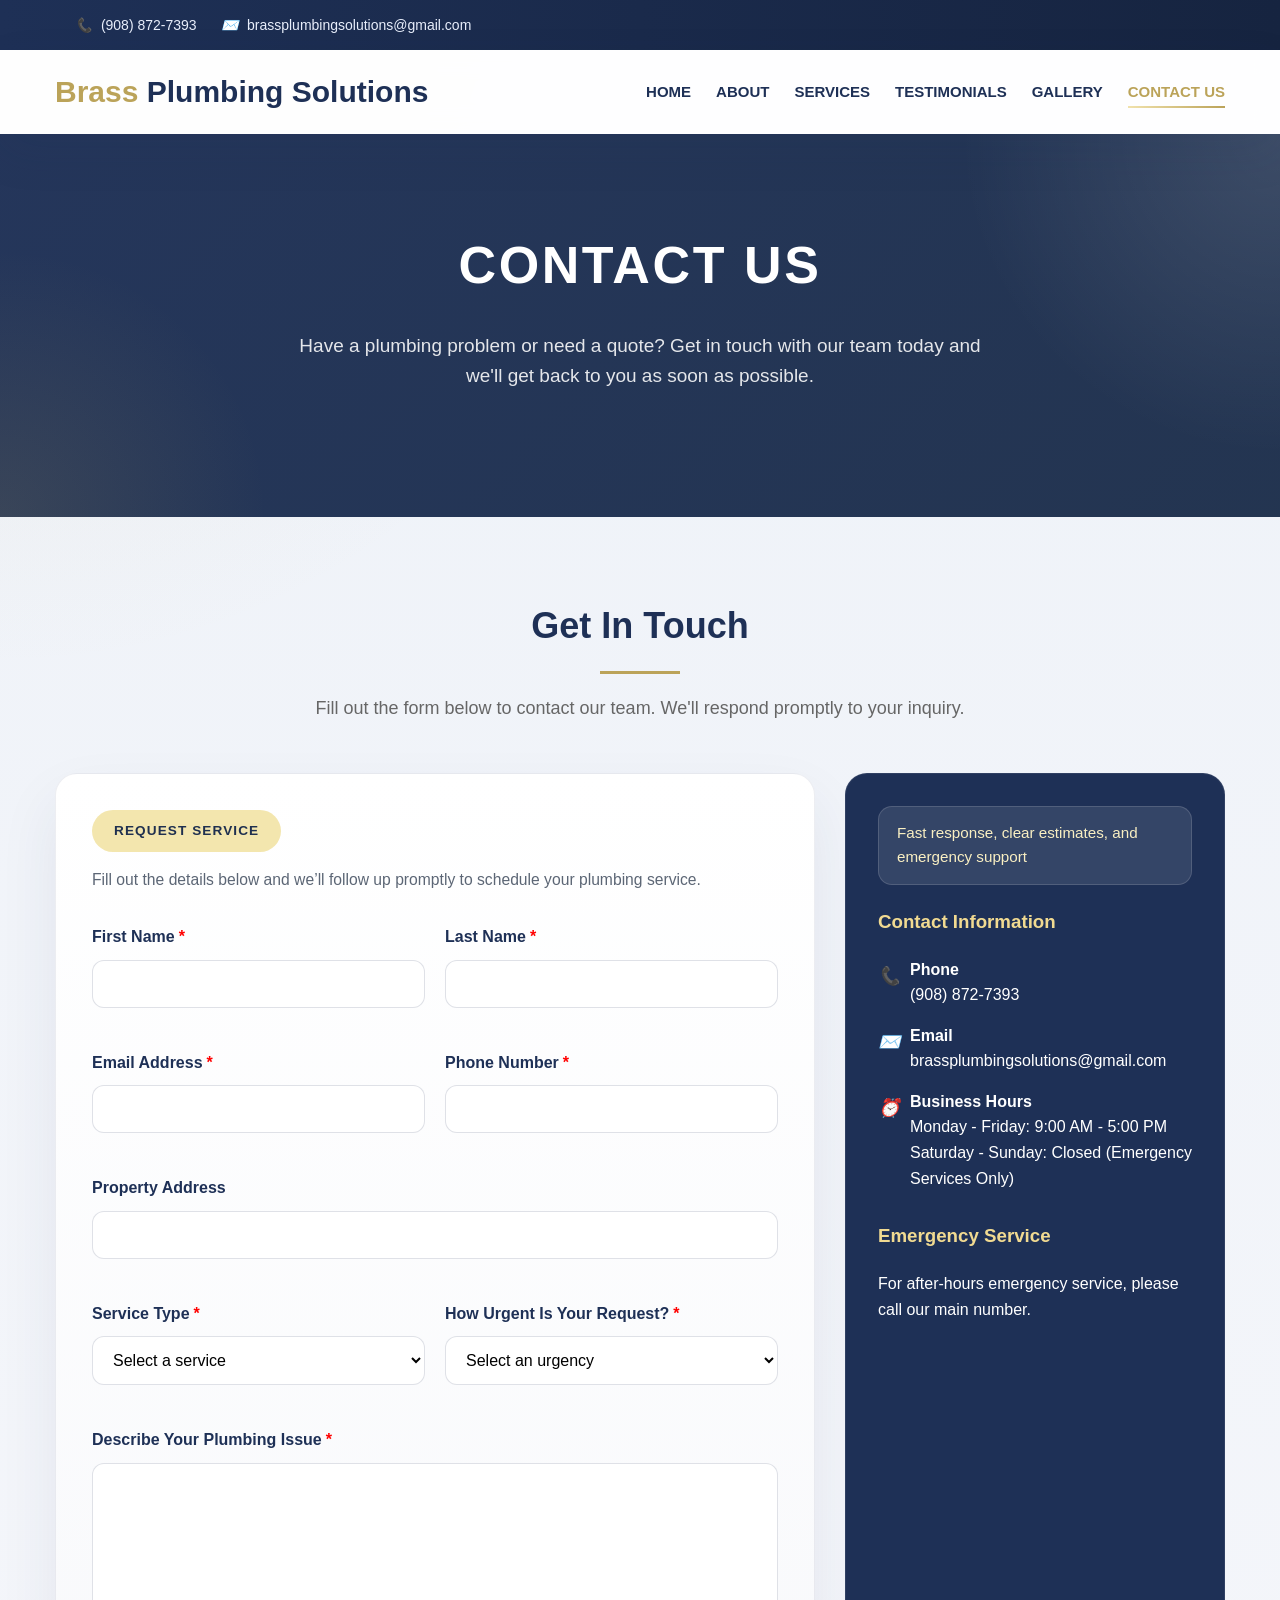
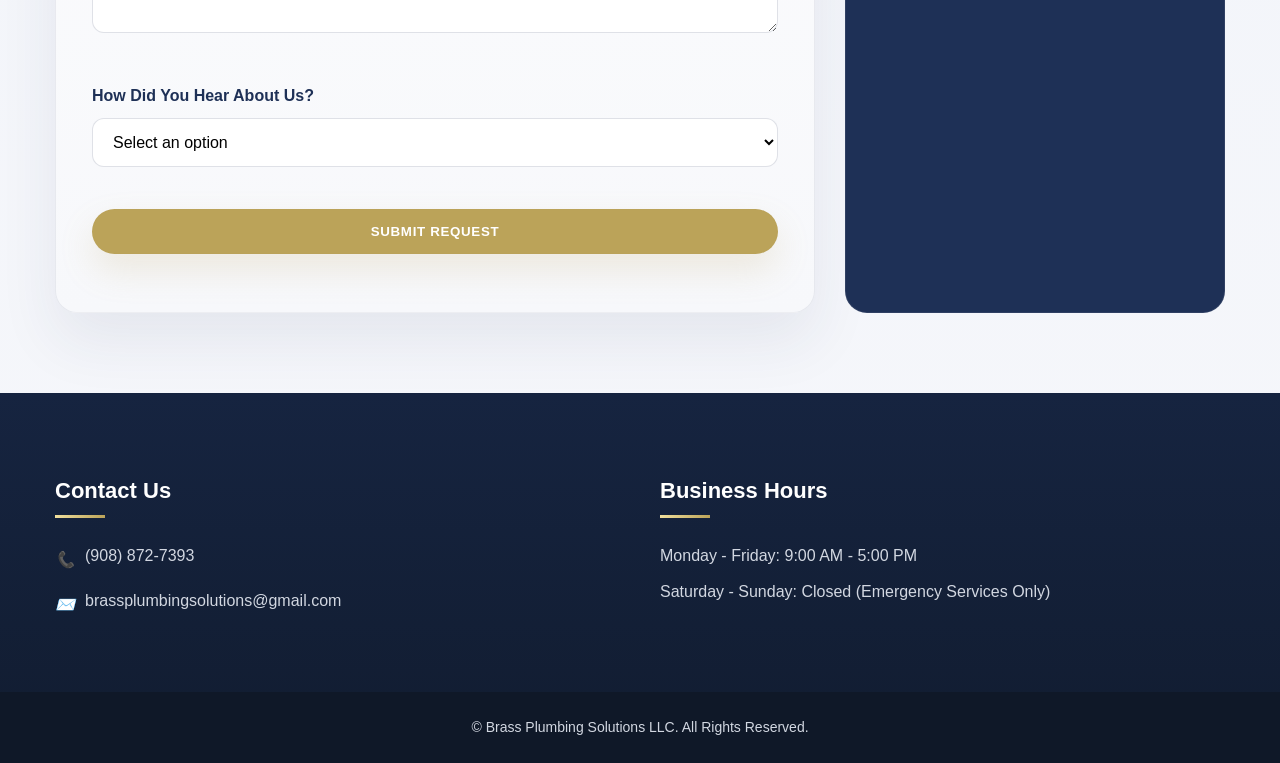
==== contact-page.html @ 3d494f02 "Add gallery page, images, and update navigation links" ====
<!DOCTYPE html>
<html lang="en">

<head>
    <meta charset="UTF-8">
    <meta name="viewport" content="width=device-width, initial-scale=1.0">
    <title>Contact Us - Brass Plumbing Solutions</title>
    <link rel="stylesheet" href="style.css">
    <!-- Add the Google reCAPTCHA v3 script -->
    <!-- <script src="https://www.google.com/recaptcha/api.js?render=6LdJ3gYrAAAAAPn8GcqiXFmns2RSMGm6QDNxLLNU"></script> -->
    <script src="https://www.google.com/recaptcha/api.js?render=6Leq2gYrAAAAAI27i6cKt72Ii8qjM97hT74nGd0d"></script>
    <style>
        /* Example to reposition or hide the reCAPTCHA badge */
        .grecaptcha-badge {
            visibility: visible; /* Hides the badge */
        }
    </style>
</head>

<body>
    <!-- Header Top -->
    <div class="header-top">
        <div class="container">
            <div class="header-top-content">
                <div class="header-contact">
                    <a name="home"></a>
                    <a href="tel:+19088727393"><i>📞</i> (908) 872-7393</a>
                    <a href="mailto:brassplumbingsolutions@gmail.com"><i>✉️</i> brassplumbingsolutions@gmail.com</a>
                </div>
                <!-- Uncomment when there is social media -->
                <!-- <div class="header-social">
                    <a href="#">FB</a>
                    <a href="#">TW</a>
                    <a href="#">IG</a>
                    <a href="#">LI</a>
                </div> -->
            </div>
        </div>
    </div>

    <!-- Main Header -->
    <header class="main-header">
        <div class="container">
            <div class="header-content">
                <div class="logo">
                    <span>Brass</span> Plumbing Solutions
                </div>
                <button class="mobile-menu-toggle" type="button" aria-label="Toggle navigation menu">
                    <span class="menu-icon">
                        <span></span>
                        <span></span>
                        <span></span>
                    </span>
                    <span class="menu-label">Navigation</span>
                </button>
                <ul class="nav-menu">
                    <li><a href="index.html">Home</a></li>
                    <li><a href="index.html#about">About</a></li>
                    <li><a href="index.html#services">Services</a></li> 
                    <li><a href="index.html#testimonials">Testimonials</a></li>
                    <li><a href="gallery-page.html">Gallery</a></li>
                    <li><a href="index.html#contact" class="active">Contact Us</a></li>
                </ul>
            </div>
        </div>
    </header>

    <!-- Page Header -->
    <section class="hero">
        <div class="container">
            <div class="hero-content">
                <h1>Contact Us</h1>
                <p>Have a plumbing problem or need a quote? Get in touch with our team today and we'll get back to you
                    as soon as possible.</p>
            </div>
        </div>
    </section>

    <!-- Contact Section -->
    <section class="section-padding">
        <div class="container">
            <div class="section-title">
                <h2>Get In Touch</h2>
                <p>Fill out the form below to contact our team. We'll respond promptly to your inquiry.</p>
            </div>

            <div class="contact-wrapper">
                <div class="contact-form">
                    <div class="form-card-header">
                        <span>Request Service</span>
                        <p>Fill out the details below and we’ll follow up promptly to schedule your plumbing service.</p>
                    </div>
                    <div id="formStatus" class="form-status"></div>
                    <form id="contactForm">
                        <div class="form-grid">
                            <div class="form-group">
                                <label for="firstName" class="required-field">First Name</label>
                                <input type="text" id="firstName" name="firstName" required>
                            </div>
                            <div class="form-group">
                                <label for="lastName" class="required-field">Last Name</label>
                                <input type="text" id="lastName" name="lastName" required>
                            </div>
                            <div class="form-group">
                                <label for="email" class="required-field">Email Address</label>
                                <input type="email" id="email" name="email" required>
                            </div>
                            <div class="form-group">
                                <label for="phone" class="required-field">Phone Number</label>
                                <input type="tel" id="phone" name="phone" required>
                            </div>
                            <div class="form-group form-full">
                                <label for="address">Property Address</label>
                                <input type="text" id="address" name="address">
                            </div>
                            <div class="form-group">
                                <label for="serviceType" class="required-field">Service Type</label>
                                <select id="serviceType" name="serviceType" required>
                                    <option value="" disabled selected>Select a service</option>
                                    <option value="residential">Residential Plumbing</option>
                                    <option value="commercial">Commercial Plumbing</option>
                                    <option value="emergency">Emergency Services</option>
                                    <option value="repairs">Repairs & Maintenance</option>
                                    <option value="installations">Installations & Remodels</option>
                                    <option value="drain">Drain & Sewer Services</option>
                                    <option value="other">Other</option>
                                </select>
                            </div>
                            <div class="form-group">
                                <label for="urgency" class="required-field">How Urgent Is Your Request?</label>
                                <select id="urgency" name="urgency" required>
                                    <option value="" disabled selected>Select an urgency</option>
                                    <option value="emergency">Emergency - Need help now</option>
                                    <option value="soon">Need service within 24-48 hours</option>
                                    <option value="scheduled">Planning ahead - Need in the next week</option>
                                    <option value="quote">Just requesting a quote</option>
                                </select>
                            </div>
                            <div class="form-group form-full">
                                <label for="message" class="required-field">Describe Your Plumbing Issue</label>
                                <textarea id="message" name="message" required></textarea>
                            </div>
                            <div class="form-group form-full">
                                <label for="howHeard">How Did You Hear About Us?</label>
                                <select id="howHeard" name="howHeard">
                                    <option value="" selected>Select an option</option>
                                    <option value="google">Google Search</option>
                                    <option value="referral">Referral from Friend/Family</option>
                                    <option value="social">Social Media</option>
                                    <option value="returning">I'm a Returning Customer</option>
                                    <option value="other">Other</option>
                                </select>
                            </div>
                            <div class="form-group form-full">
                                <button type="submit" id="submitButton" class="btn" style="width: 100%;">
                                    <span id="spinner" class="spinner"></span>
                                    Submit Request
                                </button>
                            </div>
                        </div>
                    </form>
                </div>

                <div class="contact-info">
                    <div class="contact-info-badge">Fast response, clear estimates, and emergency support</div>
                    <h3>Contact Information</h3>
                    <div class="contact-info-item">
                        <i>📞</i>
                        <div>
                            <p><strong>Phone</strong></p>
                            <p>(908) 872-7393</p>
                        </div>
                    </div>
                    <div class="contact-info-item">
                        <i>✉️</i>
                        <div>
                            <p><strong>Email</strong></p>
                            <p>brassplumbingsolutions@gmail.com</p>
                        </div>
                    </div>
                    <div class="contact-info-item">
                        <i>⏰</i>
                        <div>
                            <p><strong>Business Hours</strong></p>
                            <p>Monday - Friday: 9:00 AM - 5:00 PM</p>
                            <p>Saturday - Sunday: Closed (Emergency Services Only)</p>
                        </div>
                    </div>
                    <div style="margin-top: 30px;">
                        <h3>Emergency Service</h3>
                        <p>For after-hours emergency service, please call our main number.</p>
                    </div>
                </div>
            </div>
        </div>
    </section>

    <!-- Footer -->
    <footer class="footer">
        <div class="container">
            <div class="footer-top">
                <div class="footer-widget">
                    <h3>Contact Us</h3>
                    <div class="footer-contact-info">
                        <div>
                            <i>📞</i>
                            <p>(908) 872-7393</p>
                        </div>
                        <div>
                            <i>✉️</i>
                            <p>brassplumbingsolutions@gmail.com</p>
                        </div>
                    </div>
                </div>
                <div class="footer-widget">
                    <h3>Business Hours</h3>
                    <ul class="footer-links">
                        <li>Monday - Friday: 9:00 AM - 5:00 PM</li>
                        <li>Saturday - Sunday: Closed (Emergency Services Only)</li>
                    </ul>
                </div>
            </div>
        </div>
        <div class="footer-bottom">
            <div class="container">
                <p>&copy; Brass Plumbing Solutions LLC. All Rights Reserved.</p>
            </div>
        </div>
    </footer>

    <script>
        document.addEventListener('DOMContentLoaded', function () {
            const form = document.getElementById('contactForm');
            const submitButton = document.getElementById('submitButton');
            const spinner = document.getElementById('spinner');
            const formStatus = document.getElementById('formStatus');

            // const eUrl = 'aHR0cHM6Ly9hY254Nzdvc25oY3dhN2V3M3FvaGdzNXYyZTBsbXpudy5sYW1iZGEtdXJsLnVzLWVhc3QtMS5vbi5hd3Mv';
            const eUrl = 'aHR0cHM6Ly9va2ZhamJ1bzdsbHIydG9lamdsZXEzN2pyNDB1YWZpcC5sYW1iZGEtdXJsLnVzLWVhc3QtMS5vbi5hd3Mv';
            const lUrl = atob(eUrl);

            form.addEventListener('submit', function (event) {
                event.preventDefault();

                // Show spinner and disable submit button
                spinner.style.display = 'inline-block';
                submitButton.disabled = true;
                formStatus.className = 'form-status';

                // Execute reCAPTCHA
                grecaptcha.ready(function () {
                    grecaptcha.execute('6Leq2gYrAAAAAI27i6cKt72Ii8qjM97hT74nGd0d', { action: 'submit' }).then(function (token) {
                        // Collect form data
                        const formData = {
                            firstName: document.getElementById('firstName').value,
                            lastName: document.getElementById('lastName').value,
                            email: document.getElementById('email').value,
                            phone: document.getElementById('phone').value,
                            address: document.getElementById('address').value,
                            serviceType: document.getElementById('serviceType').value,
                            urgency: document.getElementById('urgency').value,
                            message: document.getElementById('message').value,
                            howHeard: document.getElementById('howHeard').value,
                            recaptchaToken: token // Add the reCAPTCHA token
                        };

                        // Send data to Lambda function
                        fetch(lUrl, {
                            method: 'POST',
                            headers: {
                                'Content-Type': 'application/json'
                            },
                            body: JSON.stringify(formData)
                        })
                            .then(response => {
                                if (!response.ok) {
                                    throw new Error('Network response was not ok');
                                }
                                return response.json();
                            })
                            // Handle the response data from the Lambda function
                            .then(data => {
                                // Show success message
                                formStatus.textContent = 'Thank you! Your request has been submitted successfully. We will contact you shortly.';
                                formStatus.className = 'form-status success';
                                form.reset();
                            })
                            .catch(error => {
                                // Show error message
                                formStatus.textContent = 'Sorry, there was a problem submitting your request. Please try again or call us directly.';
                                formStatus.className = 'form-status error';
                                console.error('Error:', error);
                            })
                            .finally(() => {
                                // Hide spinner and re-enable submit button
                                spinner.style.display = 'none';
                                submitButton.disabled = false;
                                // Ensure the status message is visible
                                formStatus.style.display = 'block';
                            });
                    });
                });
            });
            const menuToggle = document.querySelector('.mobile-menu-toggle');
            const headerContent = document.querySelector('.header-content');
            const navLinks = document.querySelectorAll('.nav-menu a');

            const header = document.querySelector('.main-header');
            if (menuToggle && header) {
                menuToggle.addEventListener('click', function () {
                    header.classList.toggle('nav-open');
                });
            }

            navLinks.forEach(function (link) {
                link.addEventListener('click', function () {
                    const wasActive = link.classList.contains('active');
                    navLinks.forEach(function (otherLink) {
                        otherLink.classList.remove('active');
                    });
                    link.classList.add('active');

                    if (!wasActive) {
                        header.classList.remove('nav-open');
                    }
                });
            });
        });
    </script>
</body>

</html>
---- style.css ----
* {
    margin: 0;
    padding: 0;
    box-sizing: border-box;
}

body {
    font-family: 'Roboto', Arial, sans-serif;
    line-height: 1.6;
    color: #222;
    background: radial-gradient(circle at top left, rgba(187, 163, 89, 0.10), transparent 25%), linear-gradient(180deg, #eef2f8 0%, #f6f7fb 100%);
    min-height: 100vh;
}

@media (min-width: 769px) {
    html {
        scroll-padding-top: 110px;
    }
}

a {
    text-decoration: none;
    color: inherit;
}

img {
    max-width: 100%;
    display: block;
}

.container {
    max-width: 1200px;
    margin: 0 auto;
    padding: 0 15px;
}

.btn {
    display: inline-block;
    padding: 14px 32px;
    background-color: #bba359;
    color: white;
    border: 1px solid rgba(187, 163, 89, 0.95);
    border-radius: 999px;
    font-weight: 700;
    text-transform: uppercase;
    letter-spacing: 0.05em;
    box-shadow: 0 16px 35px rgba(187, 163, 89, 0.18);
    transition: transform 0.25s ease, background-color 0.25s ease, box-shadow 0.25s ease;
    cursor: pointer;
}

.btn:hover {
    background-color: #a88f4a;
    transform: translateY(-2px);
    box-shadow: 0 22px 40px rgba(168, 143, 74, 0.22);
}

.section-padding {
    padding: 80px 0;
}

.section-title {
    text-align: center;
    margin-bottom: 50px;
}

.section-title h2 {
    font-size: 36px;
    color: #1e3056;
    position: relative;
    padding-bottom: 20px;
    margin-bottom: 20px;
}

.section-title h2:after {
    content: '';
    position: absolute;
    bottom: 0;
    left: 50%;
    transform: translateX(-50%);
    width: 80px;
    height: 3px;
    background-color: #bba359;
}

.section-title p {
    color: #666;
    font-size: 18px;
    max-width: 700px;
    margin: 0 auto;
}

/* Header Styles */
.header-top {
    background: linear-gradient(90deg, #1e3056, #162440);
    padding: 12px 0;
    color: #f4f6ff;
}

.header-top-content {
    display: flex;
    justify-content: space-between;
    align-items: center;
}

.header-contact a {
    margin-right: 20px;
    font-size: 14px;
    color: #e8eefb;
}

.header-contact a:hover {
    color: #f3df99;
}

.header-contact i {
    margin-right: 5px;
    color: #bba359;
}

.header-social a {
    margin-left: 15px;
    font-size: 14px;
}

.main-header {
    position: sticky;
    top: 0;
    z-index: 999;
    padding: 18px 0;
    background-color: rgba(255, 255, 255, 0.92);
    backdrop-filter: blur(12px);
    box-shadow: 0 18px 45px rgba(30, 48, 86, 0.10);
}

.header-content {
    display: flex;
    justify-content: space-between;
    align-items: center;
}

.logo {
    font-size: 30px;
    font-weight: 700;
    color: #1e3056;
}

.logo span {
    color: #bba359;
}

.nav-menu {
    display: flex;
    list-style: none;
}

.mobile-menu-toggle {
    display: none;
    border: none;
    background: transparent;
    padding: 0;
}

.nav-menu li {
    margin-left: 25px;
}

.nav-menu a {
    font-weight: 600;
    color: #1e3056;
    text-transform: uppercase;
    font-size: 15px;
    position: relative;
    transition: color 0.25s ease;
}

.nav-menu a:hover {
    color: #bba359;
}

.nav-menu a.active {
    color: #bba359;
}

.nav-menu a.active:after {
    content: '';
    position: absolute;
    width: 100%;
    height: 2px;
    background: linear-gradient(90deg, #f1e2ac, #bba359);
    bottom: -8px;
    left: 0;
}



/* Hero Section */
.hero {
    position: relative;
    background: linear-gradient(135deg, rgba(30, 48, 86, 0.97), rgba(27, 45, 74, 0.96));
    color: white;
    padding: 90px 0;
    text-align: center;
    overflow: hidden;
}

.hero:before {
    content: '';
    position: absolute;
    inset: 0;
    background: radial-gradient(circle at top right, rgba(255, 255, 255, 0.12), transparent 24%), radial-gradient(circle at bottom left, rgba(187, 163, 89, 0.14), transparent 20%);
    pointer-events: none;
}

.hero-content {
    position: relative;
    z-index: 1;
}

.hero-badge {
    display: inline-block;
    margin-bottom: 18px;
    padding: 8px 18px;
    border-radius: 999px;
    background: rgba(255, 255, 255, 0.14);
    color: #f9efc2;
    font-size: 0.85rem;
    font-weight: 700;
    letter-spacing: 0.08em;
    text-transform: uppercase;
    border: 1px solid rgba(255, 255, 255, 0.20);
}

.hero-content h1 {
    font-size: 52px;
    margin-bottom: 24px;
    text-transform: uppercase;
    letter-spacing: 0.05em;
}

.hero-content p {
    font-size: 19px;
    margin-bottom: 35px;
    max-width: 720px;
    margin-left: auto;
    margin-right: auto;
    color: rgba(255, 255, 255, 0.88);
}

.hero-btns .btn,
.hero-btns .btn-secondary {
    background-color: transparent;
    border: 2px solid #f3df99;
    color: #f3df99;
    box-shadow: none;
}

.hero-btns .btn:hover,
.hero-btns .btn-secondary:hover {
    background-color: #f3df99;
    color: #1e3056;
    box-shadow: none;
}

.hero-btns .btn-tertiary {
    background-color: transparent;
    border-color: #f3df99;
    color: #f3df99;
}

.hero-btns .btn-tertiary:hover {
    background-color: #f3df99;
    color: #1e3056;
}

.hero-btns {
    display: flex;
    flex-wrap: wrap;
    justify-content: center;
    gap: 14px;
    margin-top: 30px;
}

/* Services Section */
.services {
    background-color: #f9f9f9;
}

.services-grid {
    display: grid;
    grid-template-columns: repeat(auto-fit, minmax(300px, 1fr));
    gap: 30px;
}

.service-box {
    background: linear-gradient(180deg, #ffffff 0%, #f8f8f9 100%);
    padding: 34px;
    border-radius: 18px;
    box-shadow: 0 20px 50px rgba(34, 56, 88, 0.08);
    border: 1px solid rgba(30, 48, 86, 0.08);
    transition: transform 0.3s ease, box-shadow 0.3s ease;
    text-align: center;
}

.service-box:hover {
    transform: translateY(-8px);
    box-shadow: 0 28px 65px rgba(34, 56, 88, 0.14);
}

.service-icon {
    margin-bottom: 22px;
    color: #bba359;
    font-size: 56px;
}

.service-box h3 {
    margin-bottom: 16px;
    color: #1e3056;
}

.service-box p {
    color: #5f697f;
    margin-bottom: 15px;
    line-height: 1.7;
}

/* About Section */
.about-content {
    display: grid;
    grid-template-columns: 1fr 1fr;
    gap: 50px;
    align-items: center;
}

.about-text h2 {
    color: #1e3056;
    font-size: 38px;
    margin-bottom: 22px;
}

.about-text p {
    margin-bottom: 18px;
    color: #575f71;
    line-height: 1.8;
}

.about-features {
    margin: 25px 0;
}

.feature-item {
    display: flex;
    align-items: center;
    margin-bottom: 15px;
}

.feature-icon {
    width: 40px;
    height: 40px;
    background-color: #bba359;
    color: white;
    border-radius: 50%;
    display: flex;
    align-items: center;
    justify-content: center;
    margin-right: 15px;
    flex-shrink: 0;
}

/* Why Choose Us */
.why-us {
    background: linear-gradient(180deg, #1e3056 0%, #162440 100%);
    color: white;
}

.why-us .section-title h2 {
    color: white;
}

.why-us .section-title p {
    color: #d4d9e3;
}

.why-us-grid {
    display: grid;
    grid-template-columns: repeat(auto-fit, minmax(250px, 1fr));
    gap: 30px;
}

.why-us-box {
    text-align: center;
    padding: 32px 24px;
    border-radius: 18px;
    background-color: rgba(255, 255, 255, 0.08);
    border: 1px solid rgba(255, 255, 255, 0.08);
    transition: transform 0.3s ease, background-color 0.3s ease;
}

.why-us-box:hover {
    transform: translateY(-6px);
    background-color: rgba(255, 255, 255, 0.12);
}

.why-us-icon {
    font-size: 42px;
    color: #f1da91;
    margin-bottom: 22px;
}

.why-us-box h3 {
    margin-bottom: 14px;
}

.why-us-box p {
    color: #d7dce5;
    line-height: 1.8;
}

/* Gallery */
.gallery {
    background-color: #f3f5f9;
}

.gallery-grid {
    display: grid;
    grid-template-columns: repeat(auto-fit, minmax(240px, 1fr));
    gap: 24px;
}

.gallery-card {
    background: linear-gradient(180deg, #ffffff 0%, #fbfbfc 100%);
    border-radius: 18px;
    overflow: hidden;
    box-shadow: 0 20px 50px rgba(34, 56, 88, 0.08);
    border: 1px solid rgba(30, 48, 86, 0.08);
    transition: transform 0.3s ease, box-shadow 0.3s ease;
}

.gallery-card:hover {
    transform: translateY(-6px);
    box-shadow: 0 28px 65px rgba(34, 56, 88, 0.14);
}

.gallery-card img {
    width: 100%;
    height: 250px;
    object-fit: cover;
    display: block;
}

/* Testimonials */
.testimonials {
    background-color: #f3f5f9;
}

.testimonial-grid {
    display: grid;
    grid-template-columns: repeat(auto-fit, minmax(300px, 1fr));
    gap: 30px;
}

.testimonial-box {
    background: linear-gradient(180deg, #ffffff 0%, #fbfbfc 100%);
    padding: 32px;
    border-radius: 18px;
    box-shadow: 0 25px 60px rgba(34, 56, 88, 0.06);
    border: 1px solid rgba(30, 48, 86, 0.08);
}

.testimonial-text {
    margin-bottom: 24px;
    color: #5a6170;
    font-style: italic;
    line-height: 1.8;
}

.testimonial-client {
    display: flex;
    align-items: center;
}

.client-img {
    width: 60px;
    height: 60px;
    border-radius: 50%;
    overflow: hidden;
    margin-right: 15px;
    border: 2px solid rgba(187, 163, 89, 0.16);
}

.client-info h4 {
    color: #1e3056;
}

.client-info p {
    color: #bba359;
    font-size: 14px;
}

/* Call to Action */
.cta {
    background: linear-gradient(rgba(30, 48, 86, 0.9), rgba(30, 48, 86, 0.9)), url('/api/placeholder/1200/400') no-repeat;
    background-size: cover;
    background-position: center;
    padding: 80px 0;
    text-align: center;
    color: white;
}

.cta h2 {
    font-size: 36px;
    margin-bottom: 20px;
}

.cta p {
    max-width: 700px;
    margin: 0 auto 30px;
    color: #ccc;
}

/* Footer */
.footer {
    background: linear-gradient(180deg, #162440 0%, #111c30 100%);
    color: #d2d7e1;
    padding-top: 80px;
}

.footer-top {
    display: grid;
    grid-template-columns: repeat(auto-fit, minmax(250px, 1fr));
    gap: 40px;
    margin-bottom: 60px;
}

.footer-widget h3 {
    color: white;
    margin-bottom: 25px;
    font-size: 22px;
    position: relative;
    padding-bottom: 10px;
}

.footer-widget h3:after {
    content: '';
    position: absolute;
    left: 0;
    bottom: 0;
    width: 50px;
    height: 3px;
    background: linear-gradient(90deg, #f0df9d, #bba359);
}

.footer-contact-info div {
    display: flex;
    margin-bottom: 15px;
}

.footer-contact-info i {
    color: #bba359;
    margin-right: 10px;
    margin-top: 4px;
}

.footer-links {
    list-style: none;
}

.footer-links li {
    margin-bottom: 10px;
}

.footer-links a {
    position: relative;
    padding-left: 20px;
    transition: color 0.25s ease;
}

.footer-links a:hover {
    color: #bba359;
}

.footer-links a:before {
    content: "→";
    position: absolute;
    left: 0;
    color: #bba359;
}

.footer-bottom {
    background-color: #0f1828;
    padding: 24px 0;
    text-align: center;
    font-size: 14px;
}

/* Under Construction Bar */
.bar {
    background-color: #FF0000;
    width: 100%;
    height: 50px;
    display: flex;
    justify-content: center;
    align-items: center;
    color: white;
    padding-top: 10px;
}

/* Contact Form Styling*/
.contact-form {
    background: linear-gradient(180deg, #ffffff 0%, #f7f8fb 100%);
    padding: 36px;
    border-radius: 22px;
    box-shadow: 0 28px 60px rgba(34, 56, 88, 0.08);
    border: 1px solid rgba(30, 48, 86, 0.08);
}

.form-card-header {
    margin-bottom: 30px;
}

.form-card-header span {
    display: inline-block;
    margin-bottom: 14px;
    padding: 10px 22px;
    border-radius: 999px;
    background-color: #f3e6ae;
    color: #1f304f;
    font-weight: 700;
    letter-spacing: 0.08em;
    text-transform: uppercase;
    font-size: 0.85rem;
}

.form-card-header p {
    margin: 0;
    color: #5c6675;
    line-height: 1.8;
    font-size: 0.98rem;
}

.form-group {
    margin-bottom: 22px;
}

.form-group label {
    display: block;
    margin-bottom: 10px;
    font-weight: 700;
    color: #1e3056;
}

.form-group input,
.form-group textarea,
.form-group select {
    width: 100%;
    padding: 14px 16px;
    border: 1px solid rgba(30, 48, 86, 0.14);
    border-radius: 12px;
    font-family: inherit;
    font-size: 16px;
    background-color: #fff;
    transition: border-color 0.25s ease, box-shadow 0.25s ease;
}

.form-group input:focus,
.form-group textarea:focus,
.form-group select:focus {
    outline: none;
    border-color: #bba359;
    box-shadow: 0 0 0 4px rgba(187, 163, 89, 0.12);
}

.form-group textarea {
    min-height: 170px;
    resize: vertical;
}

.form-grid {
    display: grid;
    grid-template-columns: 1fr 1fr;
    gap: 20px;
}

.form-full {
    grid-column: span 2;
}

/* Form Status Messages */
.form-status {
    display: none;
    padding: 10px;
    margin-top: 10px;
    border-radius: 5px;
    text-align: center;
    font-weight: bold;
    font-size: 16px;
}

.form-status.success {
    display: block;
    background-color: #d4edda;
    color: #155724;
    border: 1px solid #c3e6cb;
}

.form-status.error {
    display: block;
    background-color: #f8d7da;
    color: #721c24;
    border: 1px solid #f5c6cb;
}

.contact-info {
    background-color: #1e3056;
    color: white;
    padding: 32px;
    border-radius: 22px;
    border: 1px solid rgba(255, 255, 255, 0.08);
}

.contact-info-badge {
    display: block;
    margin-bottom: 22px;
    padding: 14px 18px;
    border-radius: 14px;
    background: rgba(255, 255, 255, 0.10);
    border: 1px solid rgba(255, 255, 255, 0.14);
    color: #f9efc2;
    font-size: 0.95rem;
    line-height: 1.6;
}

.contact-info h3 {
    color: #f1da91;
    margin-bottom: 20px;
}

.contact-info-item {
    display: flex;
    margin-bottom: 15px;
    align-items: flex-start;
}

.contact-info-item i {
    color: #bba359;
    margin-right: 10px;
    margin-top: 5px;
    font-size: 18px;
}

.contact-wrapper {
    display: grid;
    grid-template-columns: 2fr 1fr;
    gap: 30px;
}

.required-field::after {
    content: "*";
    color: red;
    margin-left: 4px;
}


@media (max-width: 768px) {
    .btn {
        display: block;
        width: 100%;
        text-align: center;
        padding: 15px;
        font-size: 18px;
    }

    .hero {
        padding: 60px 0;
    }

    .hero-content h1 {
        font-size: 34px;
        line-height: 1.1;
    }

    .hero-content p {
        font-size: 16px;
        max-width: 100%;
    }

    .hero-btns {
        display: flex;
        flex-direction: column;
        gap: 14px;
        align-items: center;
    }

    .hero-btns .btn {
        width: 100%;
        max-width: 320px;
    }

    .header-top-content {
        flex-direction: column;
        text-align: center;
        gap: 8px;
        padding: 0 8px;
    }

    .header-top-content .header-contact a {
        display: inline-block;
        margin: 6px 0;
    }

    .main-header {
        position: static;
        background-color: rgba(255, 255, 255, 0.98);
        box-shadow: 0 8px 24px rgba(30, 48, 86, 0.07);
    }

    .header-content {
        flex-direction: column;
        align-items: center;
        gap: 20px;
    }

    .logo {
        margin-bottom: 0;
    }

    .mobile-menu-toggle {
        display: inline-flex;
        align-items: center;
        justify-content: center;
        gap: 10px;
        min-width: 140px;
        height: 48px;
        padding: 0 14px;
        border: 1px solid rgba(30, 48, 86, 0.14);
        border-radius: 16px;
        background: rgba(255, 255, 255, 0.96);
        box-shadow: 0 12px 28px rgba(30, 48, 86, 0.08);
        cursor: pointer;
        transition: background 0.25s ease, transform 0.25s ease, box-shadow 0.25s ease;
    }

    .nav-menu {
        flex-direction: column;
        text-align: center;
        width: 100%;
        padding: 0;
    }

    .mobile-menu-toggle:hover {
        background: rgba(255, 255, 255, 1);
        transform: translateY(-1px);
        box-shadow: 0 14px 32px rgba(30, 48, 86, 0.12);
    }

    .mobile-menu-toggle .menu-icon {
        display: flex;
        flex-direction: column;
        justify-content: center;
        align-items: center;
        gap: 4px;
    }

    .mobile-menu-toggle .menu-icon span {
        display: block;
        width: 24px;
        height: 3px;
        background: #1e3056;
        border-radius: 999px;
        transition: transform 0.25s ease, opacity 0.25s ease;
    }

    .menu-label {
        font-size: 0.95rem;
        font-weight: 700;
        color: #1e3056;
        white-space: nowrap;
    }

    .main-header.nav-open .mobile-menu-toggle span:nth-child(1) {
        transform: translateY(6px) rotate(45deg);
    }

    .main-header.nav-open .mobile-menu-toggle span:nth-child(2) {
        opacity: 0;
    }

    .main-header.nav-open .mobile-menu-toggle span:nth-child(3) {
        transform: translateY(-6px) rotate(-45deg);
    }

    .main-header {
        position: relative;
    }

    .nav-menu {
        display: none;
        position: absolute;
        top: 100%;
        left: 0;
        right: 0;
        background: rgba(255, 255, 255, 0.98);
        padding: 18px 20px 20px;
        gap: 12px;
        flex-direction: column;
        border-radius: 0 0 20px 20px;
        box-shadow: 0 24px 50px rgba(30, 48, 86, 0.12);
        z-index: 999;
    }

    .main-header.nav-open .nav-menu {
        display: flex;
    }

    .nav-menu li {
        margin: 8px 0;
    }

    .nav-menu a {
        display: block;
        padding: 12px 0;
    }

    .about-content {
        grid-template-columns: 1fr;
    }

    .about-image {
        grid-row: 1;
        margin-bottom: 30px;
    }

    .services-grid,
    .testimonial-grid {
        grid-template-columns: 1fr;
    }

    .service-box,
    .testimonial-box {
        width: 100%;
        max-width: 100%;
        padding: 28px 22px;
    }

    .contact-wrapper {
        display: block;
    }

    .contact-form,
    .contact-info {
        width: 100%;
        margin-bottom: 20px;
    }

    .form-grid {
        display: block;
    }

    .form-group {
        width: 100%;
        margin-bottom: 18px;
    }

    .form-group input,
    .form-group textarea,
    .form-group select {
        width: 100%;
    }

    .contact-info-item {
        flex-direction: column;
        align-items: flex-start;
    }

    .contact-info-item div {
        margin-top: 10px;
    }

    .footer-top {
        grid-template-columns: 1fr;
        gap: 30px;
    }

    .footer-widget {
        text-align: center;
        padding: 0 12px;
    }

    .footer-contact-info {
        flex-direction: column;
        align-items: center;
    }

    .footer-contact-info div {
        width: 100%;
        max-width: 360px;
        justify-content: center;
        margin: 0 auto 16px;
    }

    .footer-contact-info p,
    .footer-links li {
        word-break: break-word;
        white-space: normal;
    }

    .footer-links {
        padding: 0;
        margin: 0 auto;
        max-width: 360px;
    }

    .footer-links li {
        margin-bottom: 14px;
    }
}
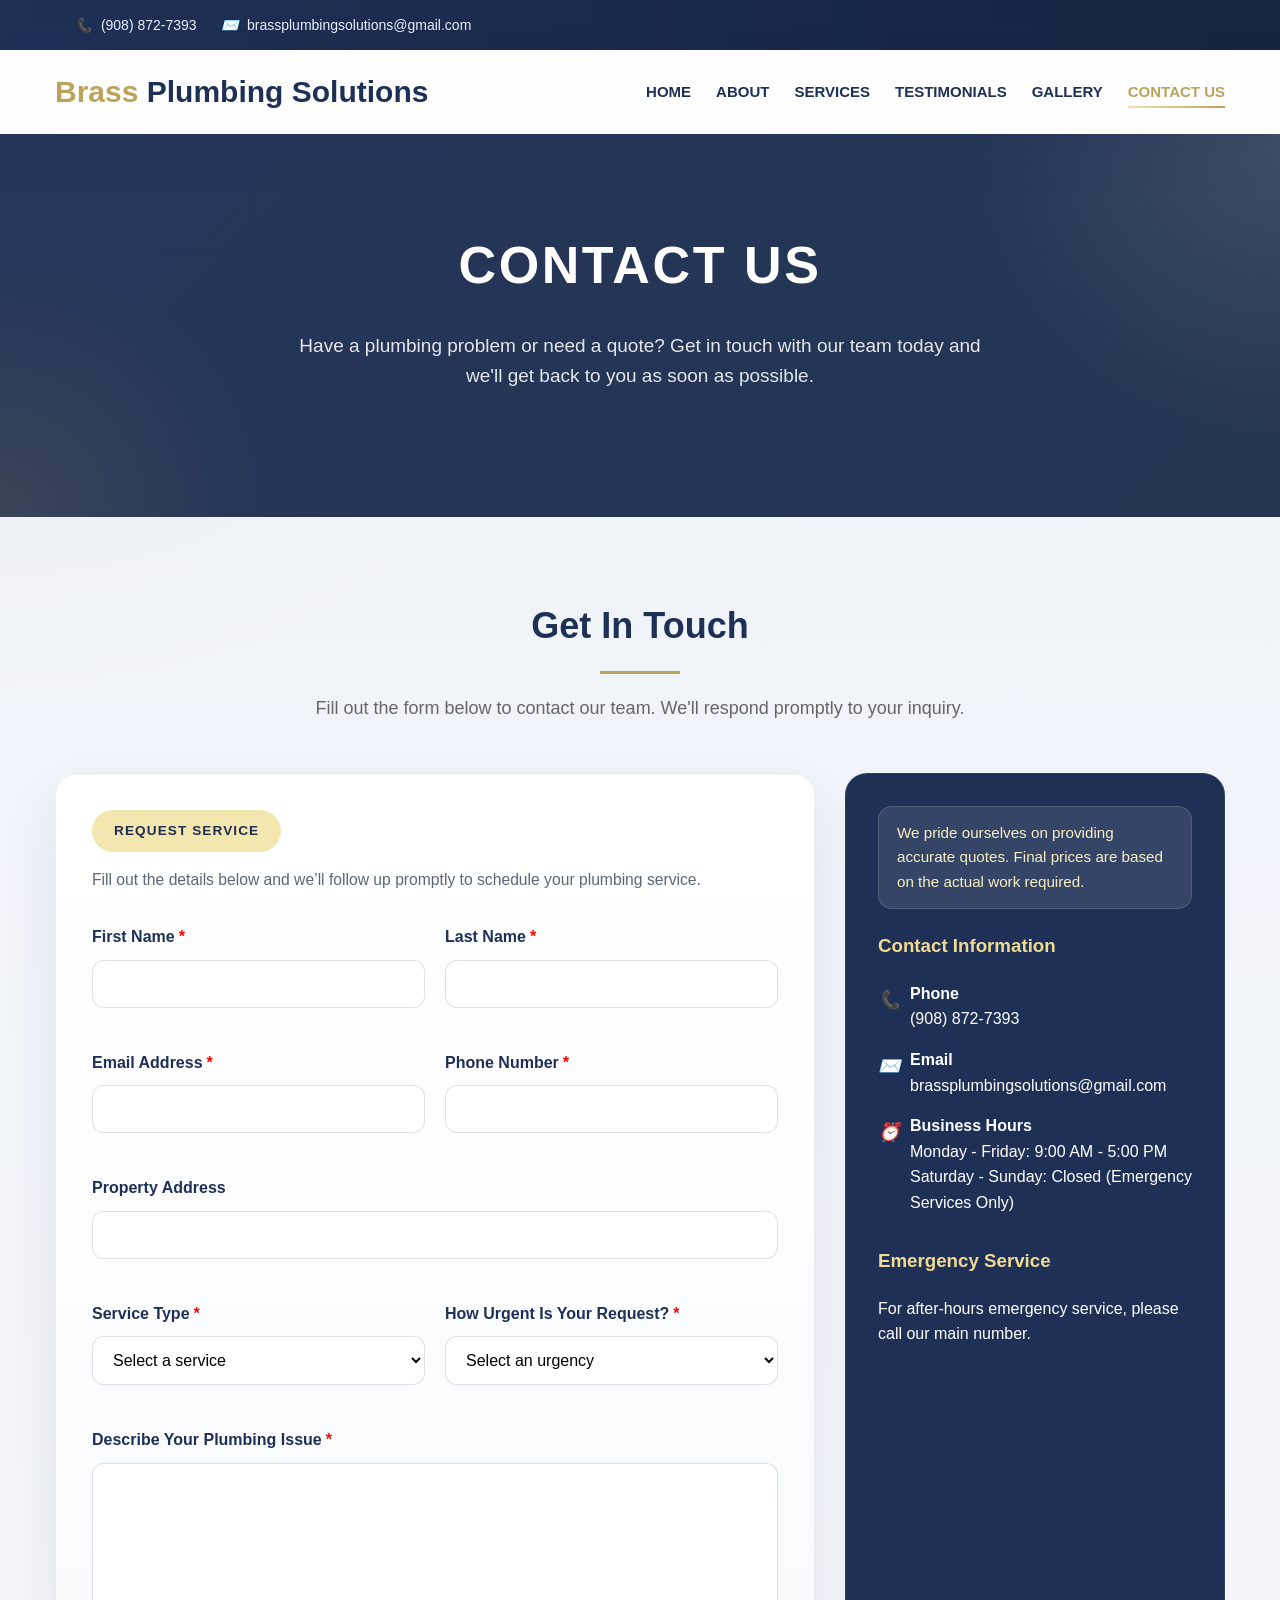
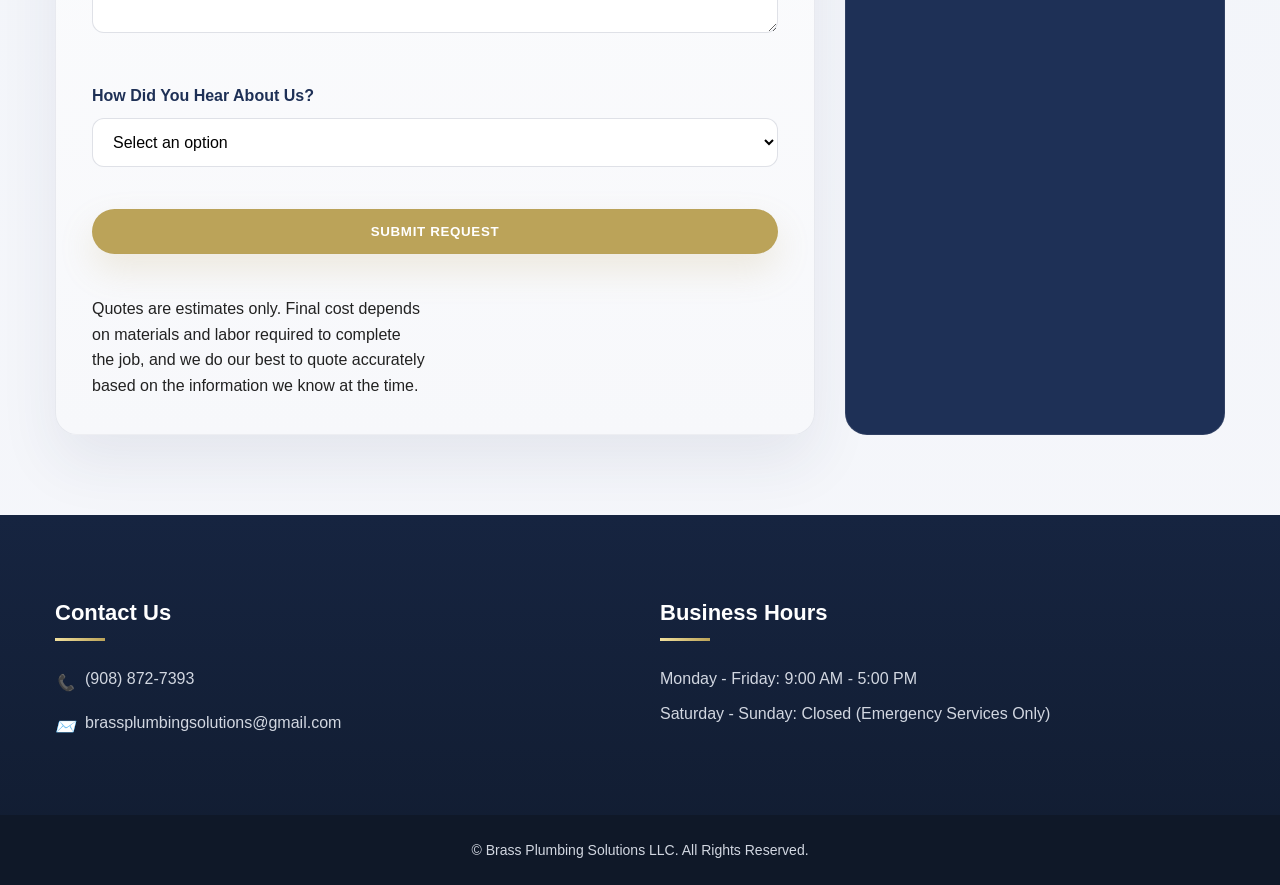
==== commit ec533087: "Update contact form disclaimer and revise contact info badge message for clarity" ====
--- a/contact-page.html
+++ b/contact-page.html
@@ -157,12 +157,13 @@
                                     Submit Request
                                 </button>
                             </div>
+                            <p class="form-disclaimer">Quotes are estimates only. Final cost depends on materials and labor required to complete the job, and we do our best to quote accurately based on the information we know at the time.</p>
                         </div>
                     </form>
                 </div>
 
                 <div class="contact-info">
-                    <div class="contact-info-badge">Fast response, clear estimates, and emergency support</div>
+                    <div class="contact-info-badge">We pride ourselves on providing accurate quotes. Final prices are based on the actual work required.</div>
                     <h3>Contact Information</h3>
                     <div class="contact-info-item">
                         <i>📞</i>
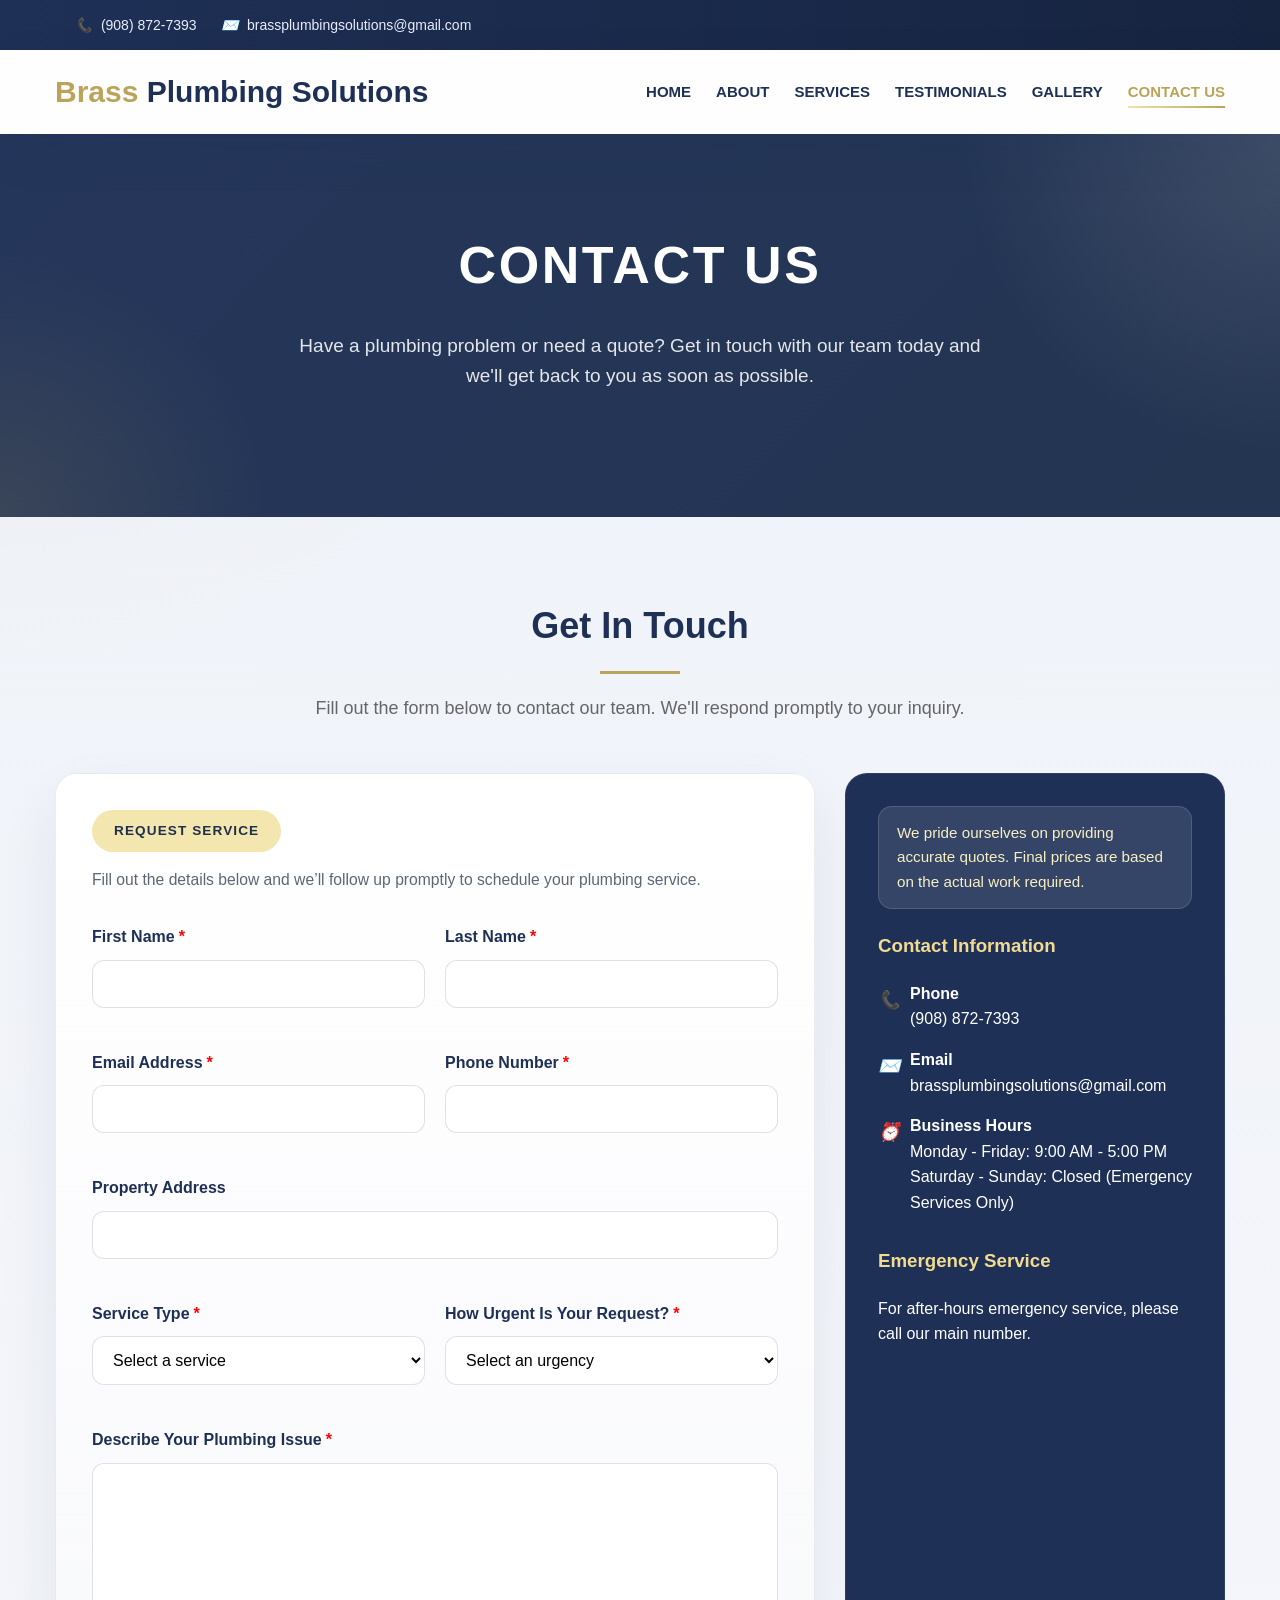
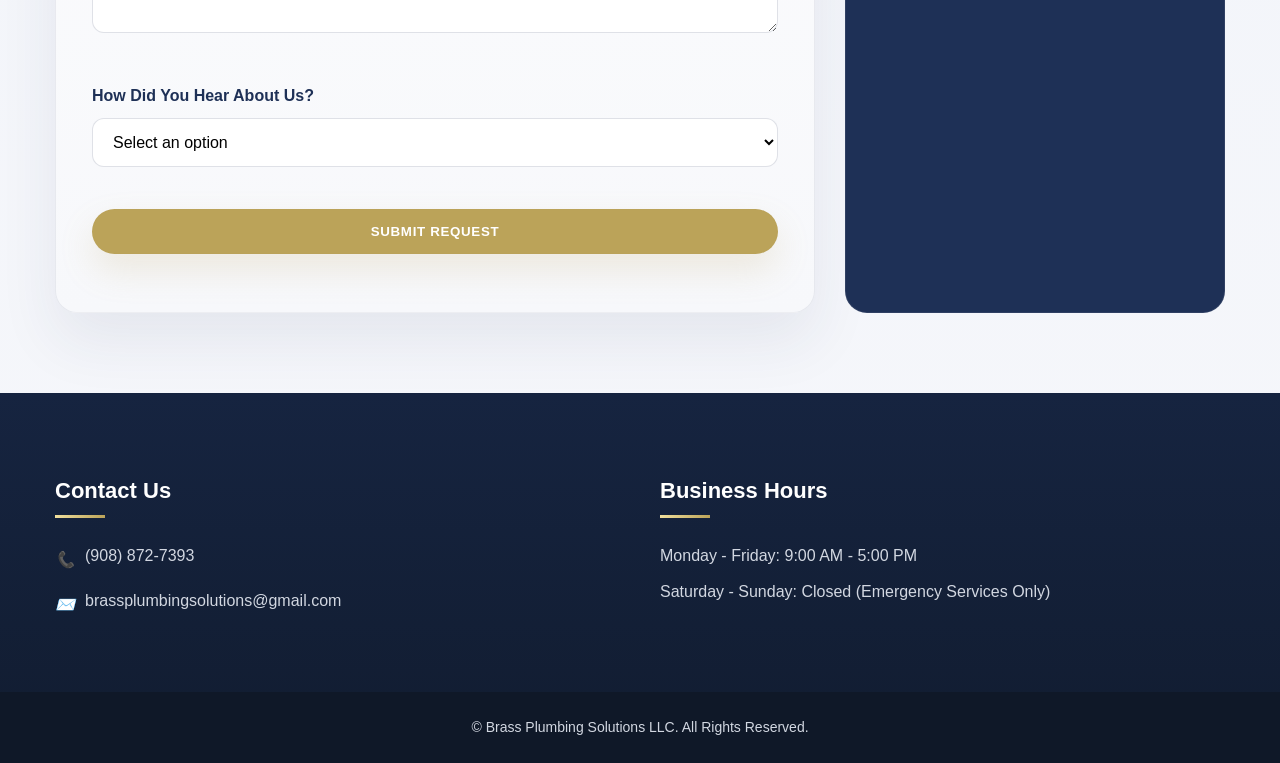
==== commit b097f778: "Remove form disclaimer from contact page for clarity" ====
--- a/contact-page.html
+++ b/contact-page.html
@@ -157,7 +157,6 @@
                                     Submit Request
                                 </button>
                             </div>
-                            <p class="form-disclaimer">Quotes are estimates only. Final cost depends on materials and labor required to complete the job, and we do our best to quote accurately based on the information we know at the time.</p>
                         </div>
                     </form>
                 </div>
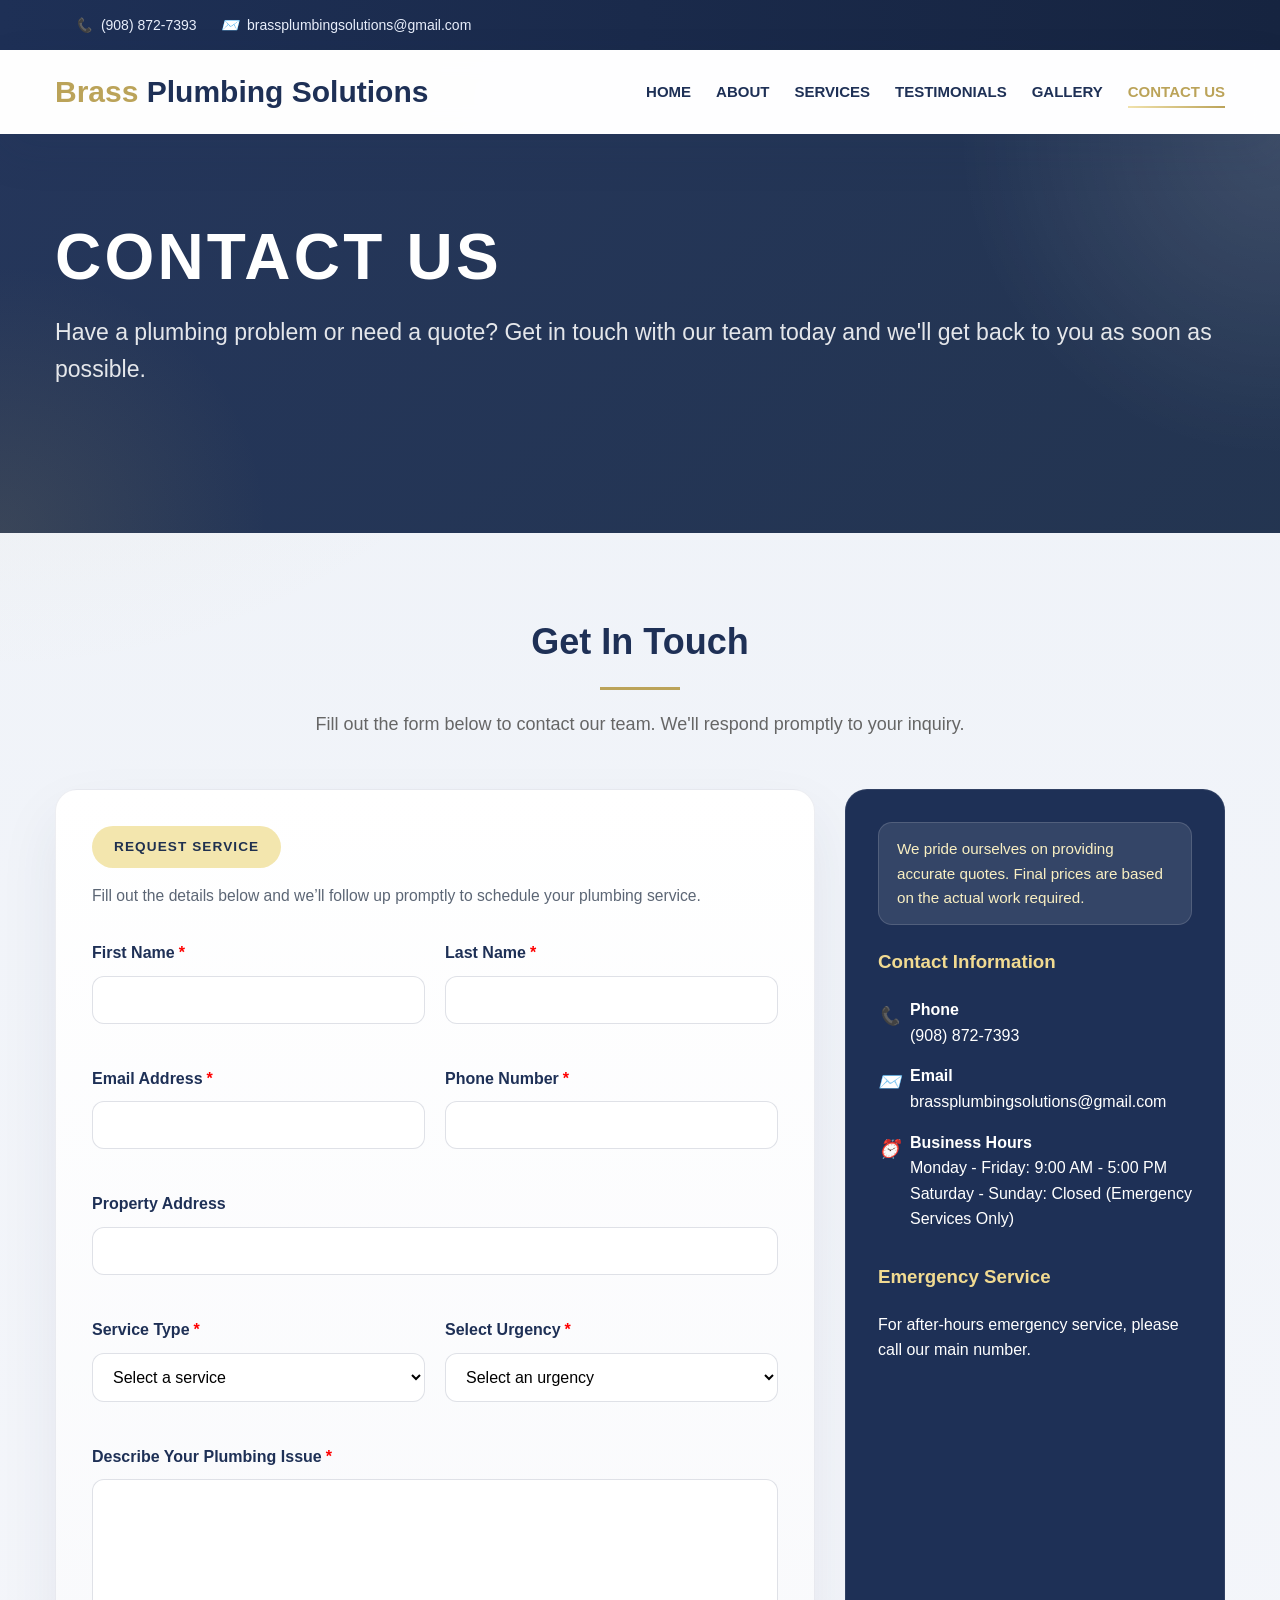
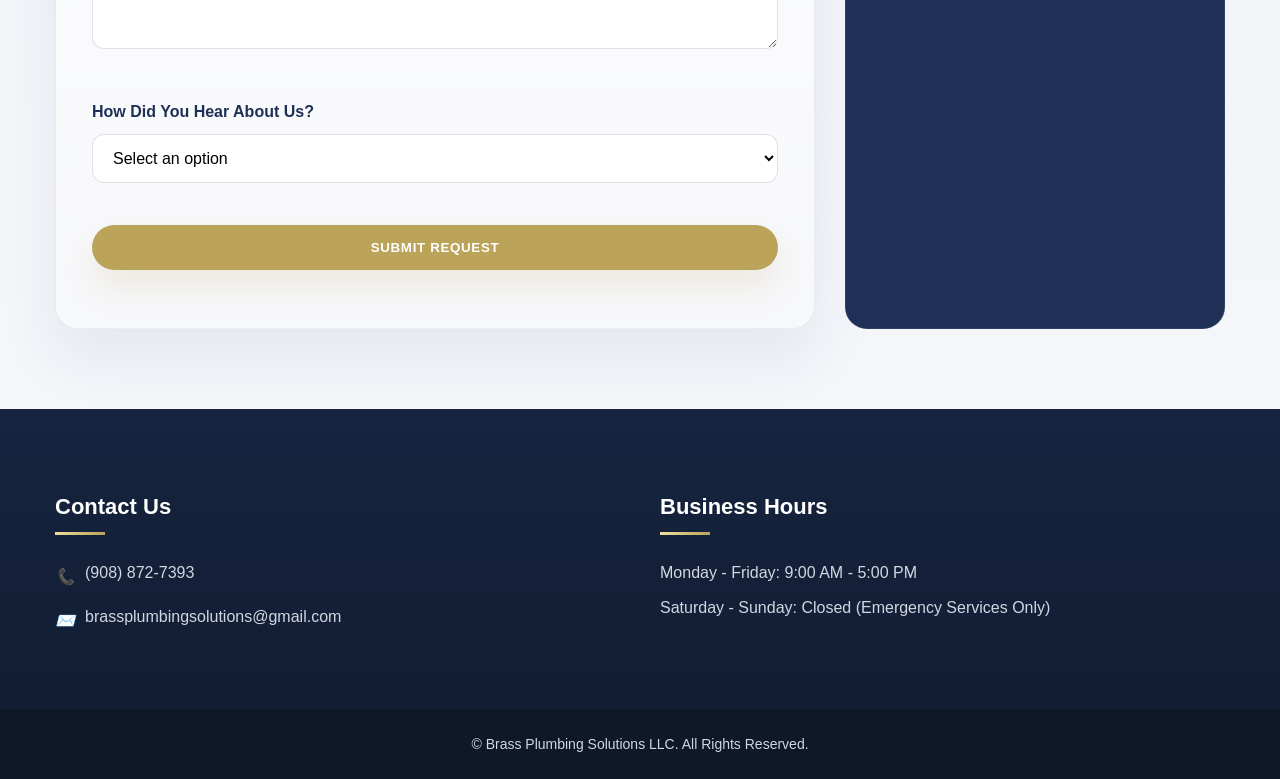
==== commit 92c11919: "Update contact page urgency label for clarity, remove redundant service prompts, and enhance layout " ====
--- a/contact-page.html
+++ b/contact-page.html
@@ -4,15 +4,17 @@
 <head>
     <meta charset="UTF-8">
     <meta name="viewport" content="width=device-width, initial-scale=1.0">
+    <meta name="description" content="Request plumbing or mechanical service from Brass Plumbing Solutions. Contact us for emergency, residential, or commercial plumbing support.">
+    <meta name="theme-color" content="#1e3056">
+    <meta property="og:title" content="Contact Us - Brass Plumbing Solutions">
+    <meta property="og:description" content="Request a quote or service appointment with Brass Plumbing Solutions.">
+    <meta property="og:type" content="website">
     <title>Contact Us - Brass Plumbing Solutions</title>
     <link rel="stylesheet" href="style.css">
-    <!-- Add the Google reCAPTCHA v3 script -->
-    <!-- <script src="https://www.google.com/recaptcha/api.js?render=6LdJ3gYrAAAAAPn8GcqiXFmns2RSMGm6QDNxLLNU"></script> -->
     <script src="https://www.google.com/recaptcha/api.js?render=6Leq2gYrAAAAAI27i6cKt72Ii8qjM97hT74nGd0d"></script>
     <style>
-        /* Example to reposition or hide the reCAPTCHA badge */
         .grecaptcha-badge {
-            visibility: visible; /* Hides the badge */
+            visibility: visible;
         }
     </style>
 </head>
@@ -127,7 +129,7 @@
                                 </select>
                             </div>
                             <div class="form-group">
-                                <label for="urgency" class="required-field">How Urgent Is Your Request?</label>
+                                <label for="urgency" class="required-field">Select Urgency</label>
                                 <select id="urgency" name="urgency" required>
                                     <option value="" disabled selected>Select an urgency</option>
                                     <option value="emergency">Emergency - Need help now</option>
@@ -234,73 +236,119 @@
             const submitButton = document.getElementById('submitButton');
             const spinner = document.getElementById('spinner');
             const formStatus = document.getElementById('formStatus');
-
-            // const eUrl = 'aHR0cHM6Ly9hY254Nzdvc25oY3dhN2V3M3FvaGdzNXYyZTBsbXpudy5sYW1iZGEtdXJsLnVzLWVhc3QtMS5vbi5hd3Mv';
+            const requiredFields = ['firstName', 'lastName', 'email', 'phone', 'serviceType', 'urgency', 'message'];
+
             const eUrl = 'aHR0cHM6Ly9va2ZhamJ1bzdsbHIydG9lamdsZXEzN2pyNDB1YWZpcC5sYW1iZGEtdXJsLnVzLWVhc3QtMS5vbi5hd3Mv';
             const lUrl = atob(eUrl);
 
+            function showStatus(message, type) {
+                formStatus.textContent = message;
+                formStatus.className = 'form-status ' + type;
+                formStatus.style.display = 'block';
+            }
+
+            function validateFormFields() {
+                const missingFields = [];
+
+                requiredFields.forEach(function (fieldName) {
+                    const element = document.getElementById(fieldName);
+                    const value = element ? element.value.trim() : '';
+
+                    if (!value) {
+                        missingFields.push(fieldName);
+                    }
+                });
+
+                if (missingFields.length > 0) {
+                    const labels = missingFields
+                        .map(function (fieldName) {
+                            const label = document.querySelector('label[for="' + fieldName + '"]');
+                            return label ? label.textContent.replace('*', '').trim() : fieldName;
+                        })
+                        .join(', ');
+
+                    showStatus('Please complete the required fields: ' + labels + '.', 'error');
+                    return false;
+                }
+
+                return true;
+            }
+
             form.addEventListener('submit', function (event) {
                 event.preventDefault();
 
-                // Show spinner and disable submit button
+                if (!validateFormFields()) {
+                    spinner.style.display = 'none';
+                    submitButton.disabled = false;
+                    return;
+                }
+
                 spinner.style.display = 'inline-block';
                 submitButton.disabled = true;
                 formStatus.className = 'form-status';
 
-                // Execute reCAPTCHA
+                if (typeof grecaptcha === 'undefined') {
+                    showStatus('Security verification is unavailable right now. Please call us directly at (908) 872-7393.', 'error');
+                    spinner.style.display = 'none';
+                    submitButton.disabled = false;
+                    return;
+                }
+
                 grecaptcha.ready(function () {
-                    grecaptcha.execute('6Leq2gYrAAAAAI27i6cKt72Ii8qjM97hT74nGd0d', { action: 'submit' }).then(function (token) {
-                        // Collect form data
-                        const formData = {
-                            firstName: document.getElementById('firstName').value,
-                            lastName: document.getElementById('lastName').value,
-                            email: document.getElementById('email').value,
-                            phone: document.getElementById('phone').value,
-                            address: document.getElementById('address').value,
-                            serviceType: document.getElementById('serviceType').value,
-                            urgency: document.getElementById('urgency').value,
-                            message: document.getElementById('message').value,
-                            howHeard: document.getElementById('howHeard').value,
-                            recaptchaToken: token // Add the reCAPTCHA token
-                        };
-
-                        // Send data to Lambda function
-                        fetch(lUrl, {
-                            method: 'POST',
-                            headers: {
-                                'Content-Type': 'application/json'
-                            },
-                            body: JSON.stringify(formData)
+                    grecaptcha.execute('6Leq2gYrAAAAAI27i6cKt72Ii8qjM97hT74nGd0d', { action: 'submit' })
+                        .then(function (token) {
+                            const formData = {
+                                firstName: document.getElementById('firstName').value.trim(),
+                                lastName: document.getElementById('lastName').value.trim(),
+                                email: document.getElementById('email').value.trim(),
+                                phone: document.getElementById('phone').value.trim(),
+                                address: document.getElementById('address').value.trim(),
+                                serviceType: document.getElementById('serviceType').value,
+                                urgency: document.getElementById('urgency').value,
+                                message: document.getElementById('message').value.trim(),
+                                howHeard: document.getElementById('howHeard').value,
+                                recaptchaToken: token
+                            };
+
+                            return fetch(lUrl, {
+                                method: 'POST',
+                                headers: {
+                                    'Content-Type': 'application/json'
+                                },
+                                body: JSON.stringify(formData)
+                            })
+                                .then(async function (response) {
+                                    const text = await response.text();
+                                    let parsedResponse = {};
+
+                                    try {
+                                        parsedResponse = text ? JSON.parse(text) : {};
+                                    } catch (error) {
+                                        parsedResponse = {};
+                                    }
+
+                                    if (!response.ok) {
+                                        throw new Error(parsedResponse.error || 'There was a problem submitting your request.');
+                                    }
+
+                                    return parsedResponse;
+                                });
                         })
-                            .then(response => {
-                                if (!response.ok) {
-                                    throw new Error('Network response was not ok');
-                                }
-                                return response.json();
-                            })
-                            // Handle the response data from the Lambda function
-                            .then(data => {
-                                // Show success message
-                                formStatus.textContent = 'Thank you! Your request has been submitted successfully. We will contact you shortly.';
-                                formStatus.className = 'form-status success';
-                                form.reset();
-                            })
-                            .catch(error => {
-                                // Show error message
-                                formStatus.textContent = 'Sorry, there was a problem submitting your request. Please try again or call us directly.';
-                                formStatus.className = 'form-status error';
-                                console.error('Error:', error);
-                            })
-                            .finally(() => {
-                                // Hide spinner and re-enable submit button
-                                spinner.style.display = 'none';
-                                submitButton.disabled = false;
-                                // Ensure the status message is visible
-                                formStatus.style.display = 'block';
-                            });
-                    });
+                        .then(function () {
+                            showStatus('Thank you! Your request has been submitted successfully. We will contact you shortly.', 'success');
+                            form.reset();
+                        })
+                        .catch(function (error) {
+                            console.error('Error:', error);
+                            showStatus(error.message || 'Sorry, there was a problem submitting your request. Please try again or call us directly.', 'error');
+                        })
+                        .then(function () {
+                            spinner.style.display = 'none';
+                            submitButton.disabled = false;
+                        });
                 });
             });
+
             const menuToggle = document.querySelector('.mobile-menu-toggle');
             const headerContent = document.querySelector('.header-content');
             const navLinks = document.querySelectorAll('.nav-menu a');
--- a/style.css
+++ b/style.css
@@ -199,8 +199,8 @@
     position: relative;
     background: linear-gradient(135deg, rgba(30, 48, 86, 0.97), rgba(27, 45, 74, 0.96));
     color: white;
-    padding: 90px 0;
-    text-align: center;
+    padding: 90px 0 110px;
+    text-align: left;
     overflow: hidden;
 }
 
@@ -215,6 +215,8 @@
 .hero-content {
     position: relative;
     z-index: 1;
+    width: 100%;
+    max-width: 100%;
 }
 
 .hero-badge {
@@ -232,18 +234,20 @@
 }
 
 .hero-content h1 {
-    font-size: 52px;
+    font-size: clamp(2.8rem, 5vw, 5rem);
     margin-bottom: 24px;
     text-transform: uppercase;
     letter-spacing: 0.05em;
+    max-width: 100%;
+    line-height: 1.04;
 }
 
 .hero-content p {
-    font-size: 19px;
+    font-size: clamp(1.1rem, 1.8vw, 1.5rem);
     margin-bottom: 35px;
-    max-width: 720px;
-    margin-left: auto;
-    margin-right: auto;
+    max-width: 100%;
+    margin-left: 0;
+    margin-right: 0;
     color: rgba(255, 255, 255, 0.88);
 }
 
@@ -276,9 +280,79 @@
 .hero-btns {
     display: flex;
     flex-wrap: wrap;
-    justify-content: center;
+    justify-content: flex-start;
     gap: 14px;
     margin-top: 30px;
+}
+
+.btn-secondary {
+    background-color: transparent;
+    border: 2px solid #f3df99;
+    color: #f3df99;
+    box-shadow: none;
+}
+
+.btn-secondary:hover {
+    background-color: #f3df99;
+    color: #1e3056;
+    box-shadow: none;
+}
+
+.btn-full {
+    width: 100%;
+    text-align: center;
+}
+
+.eyebrow {
+    display: inline-block;
+    margin-bottom: 12px;
+    font-size: 0.8rem;
+    letter-spacing: 0.12em;
+    text-transform: uppercase;
+    font-weight: 700;
+    color: #bba359;
+}
+
+.eyebrow-light {
+    color: #f5e9b8;
+}
+
+.trust-strip {
+    background: linear-gradient(180deg, #f5f7fa 0%, #edf1f6 100%);
+    border-top: 1px solid rgba(30, 48, 86, 0.08);
+    border-bottom: 1px solid rgba(30, 48, 86, 0.08);
+}
+
+.trust-strip-grid {
+    display: grid;
+    grid-template-columns: repeat(auto-fit, minmax(180px, 1fr));
+    gap: 20px;
+    padding: 28px 0;
+}
+
+.trust-stat {
+    display: flex;
+    flex-direction: column;
+    align-items: center;
+    justify-content: center;
+    text-align: center;
+    background: rgba(255, 255, 255, 0.75);
+    border: 1px solid rgba(30, 48, 86, 0.08);
+    border-radius: 16px;
+    padding: 20px 18px;
+    box-shadow: 0 16px 36px rgba(30, 48, 86, 0.04);
+}
+
+.trust-stat strong {
+    display: block;
+    color: #1e3056;
+    font-size: clamp(1.2rem, 2vw, 1.8rem);
+    margin-bottom: 6px;
+}
+
+.trust-stat span {
+    color: #5b6475;
+    font-size: 0.95rem;
 }
 
 /* Services Section */
@@ -416,6 +490,215 @@
     line-height: 1.8;
 }
 
+.service-area {
+    background: linear-gradient(180deg, #f7f8fa 0%, #eef2f8 100%);
+}
+
+.service-area-content {
+    display: block;
+    width: 100%;
+    max-width: 100%;
+    padding: 0;
+}
+
+.service-area-content-merged {
+    margin-bottom: 40px;
+}
+
+.service-area-copy {
+    width: 100%;
+    max-width: 100%;
+}
+
+.service-area-copy h2 {
+    color: #1e3056;
+    font-size: clamp(2.5rem, 4vw, 4.6rem);
+    margin-bottom: 18px;
+    line-height: 1.06;
+}
+
+.service-area-copy p {
+    color: #4d586d;
+    font-size: 1.1rem;
+    line-height: 1.8;
+    max-width: 100%;
+}
+
+.service-area-pills {
+    display: flex;
+    flex-wrap: wrap;
+    gap: 10px;
+    margin-top: 22px;
+}
+
+.service-area-pills span {
+    display: inline-block;
+    padding: 10px 14px;
+    border-radius: 999px;
+    background: rgba(187, 163, 89, 0.10);
+    border: 1px solid rgba(187, 163, 89, 0.22);
+    color: #1e3056;
+    font-size: 0.9rem;
+    font-weight: 600;
+}
+
+.service-area-card {
+    background: linear-gradient(180deg, #1e3056 0%, #162440 100%);
+    border-radius: 24px;
+    padding: 30px 28px;
+    box-shadow: 0 28px 60px rgba(30, 48, 86, 0.18);
+    color: white;
+}
+
+.service-area-card h3 {
+    margin-bottom: 12px;
+    font-size: 1.8rem;
+    color: white;
+}
+
+.service-area-card p {
+    margin-bottom: 22px;
+    color: rgba(255, 255, 255, 0.82);
+    line-height: 1.7;
+}
+
+.review-trust {
+    background: #ffffff;
+}
+
+.review-trust-header {
+    text-align: center;
+    margin-bottom: 30px;
+}
+
+.review-trust-header h2 {
+    color: #1e3056;
+    font-size: clamp(2rem, 3vw, 2.8rem);
+    max-width: 760px;
+    margin: 0 auto;
+}
+
+.review-grid {
+    display: grid;
+    grid-template-columns: repeat(auto-fit, minmax(240px, 1fr));
+    gap: 24px;
+}
+
+.review-highlight {
+    background: linear-gradient(180deg, #ffffff 0%, #f9fafc 100%);
+    border-radius: 20px;
+    padding: 28px 22px;
+    border: 1px solid rgba(30, 48, 86, 0.08);
+    box-shadow: 0 18px 44px rgba(30, 48, 86, 0.05);
+}
+
+.stars {
+    color: #d5a91a;
+    letter-spacing: 0.2em;
+    font-size: 1.2rem;
+    margin-bottom: 14px;
+}
+
+.review-highlight p {
+    color: #4f5d72;
+    line-height: 1.8;
+    margin-bottom: 16px;
+    font-style: italic;
+}
+
+.review-highlight strong {
+    color: #1e3056;
+}
+
+.faq {
+    background: #f3f5f9;
+}
+
+.faq-section-wrap {
+    margin-top: 38px;
+}
+
+.faq-title {
+    margin-bottom: 30px;
+}
+
+.faq-list {
+    max-width: 900px;
+    margin: 0 auto;
+    display: grid;
+    gap: 16px;
+}
+
+.faq-list details {
+    background: white;
+    border: 1px solid rgba(30, 48, 86, 0.08);
+    border-radius: 16px;
+    padding: 0 20px;
+    box-shadow: 0 14px 30px rgba(30, 48, 86, 0.04);
+}
+
+.faq-list summary {
+    cursor: pointer;
+    padding: 22px 0;
+    list-style: none;
+    font-weight: 700;
+    color: #1e3056;
+    position: relative;
+}
+
+.faq-list summary::-webkit-details-marker {
+    display: none;
+}
+
+.faq-list summary::after {
+    content: '+';
+    position: absolute;
+    right: 0;
+    top: 50%;
+    transform: translateY(-50%);
+    color: #bba359;
+    font-size: 1.6rem;
+    font-weight: 600;
+}
+
+.faq-list details[open] summary::after {
+    content: '−';
+}
+
+.faq-list p {
+    padding: 0 0 22px;
+    color: #53607a;
+    line-height: 1.8;
+}
+
+.cta-band {
+    background: linear-gradient(135deg, rgba(30, 48, 86, 0.98), rgba(22, 36, 64, 0.98));
+}
+
+.cta-band-inner {
+    display: flex;
+    justify-content: space-between;
+    align-items: center;
+    gap: 30px;
+    background: rgba(255, 255, 255, 0.04);
+    border: 1px solid rgba(255, 255, 255, 0.08);
+    border-radius: 22px;
+    padding: 28px 30px;
+}
+
+.cta-band h2 {
+    color: white;
+    font-size: clamp(1.8rem, 2.6vw, 2.8rem);
+    margin-bottom: 0;
+}
+
+.cta-band-actions {
+    display: flex;
+    flex-wrap: wrap;
+    gap: 14px;
+    justify-content: center;
+}
+
 /* Gallery */
 .gallery {
     background-color: #f3f5f9;
@@ -441,11 +724,95 @@
     box-shadow: 0 28px 65px rgba(34, 56, 88, 0.14);
 }
 
+.gallery-card-content {
+    padding: 16px 16px 20px;
+}
+
+.gallery-caption {
+    font-size: 1rem;
+    font-weight: 600;
+    color: #1e3056;
+    margin: 0 0 12px;
+}
+
 .gallery-card img {
     width: 100%;
     height: 250px;
     object-fit: cover;
     display: block;
+    border-radius: 10px;
+}
+
+.gallery-showcase-wrap {
+    background: #f5f7fa;
+}
+
+.gallery-showcase-intro {
+    display: grid;
+    grid-template-columns: 1.2fr 0.8fr;
+    gap: 20px;
+    margin-bottom: 26px;
+}
+
+.gallery-intro-card {
+    background: linear-gradient(180deg, #ffffff 0%, #f8f9fb 100%);
+    border: 1px solid rgba(30, 48, 86, 0.08);
+    border-radius: 20px;
+    padding: 26px 24px;
+    box-shadow: 0 20px 45px rgba(30, 48, 86, 0.04);
+}
+
+.gallery-intro-card h3 {
+    color: #1e3056;
+    font-size: clamp(1.5rem, 2vw, 2rem);
+    margin: 0;
+}
+
+.gallery-intro-card-alt {
+    display: flex;
+    align-items: center;
+}
+
+.gallery-intro-card-alt p {
+    color: #4f5d72;
+    line-height: 1.7;
+    margin: 0;
+}
+
+.gallery-case-grid {
+    gap: 24px;
+}
+
+.case-study-card {
+    overflow: hidden;
+}
+
+.case-study-card img {
+    border-radius: 0;
+    height: 260px;
+}
+
+.project-tag {
+    display: inline-block;
+    font-size: 0.72rem;
+    letter-spacing: 0.08em;
+    text-transform: uppercase;
+    color: #bba359;
+    font-weight: 700;
+    margin-bottom: 10px;
+}
+
+.project-meta {
+    list-style: none;
+    display: grid;
+    gap: 6px;
+    color: #56657f;
+    font-size: 0.92rem;
+    line-height: 1.6;
+}
+
+.gallery-card-content .gallery-caption {
+    margin-bottom: 0;
 }
 
 /* Testimonials */
@@ -584,6 +951,14 @@
     position: absolute;
     left: 0;
     color: #bba359;
+}
+
+.footer-form-btn {
+    display: inline-block;
+    margin-top: 18px;
+    padding: 12px 20px;
+    font-size: 0.8rem;
+    width: auto;
 }
 
 .footer-bottom {
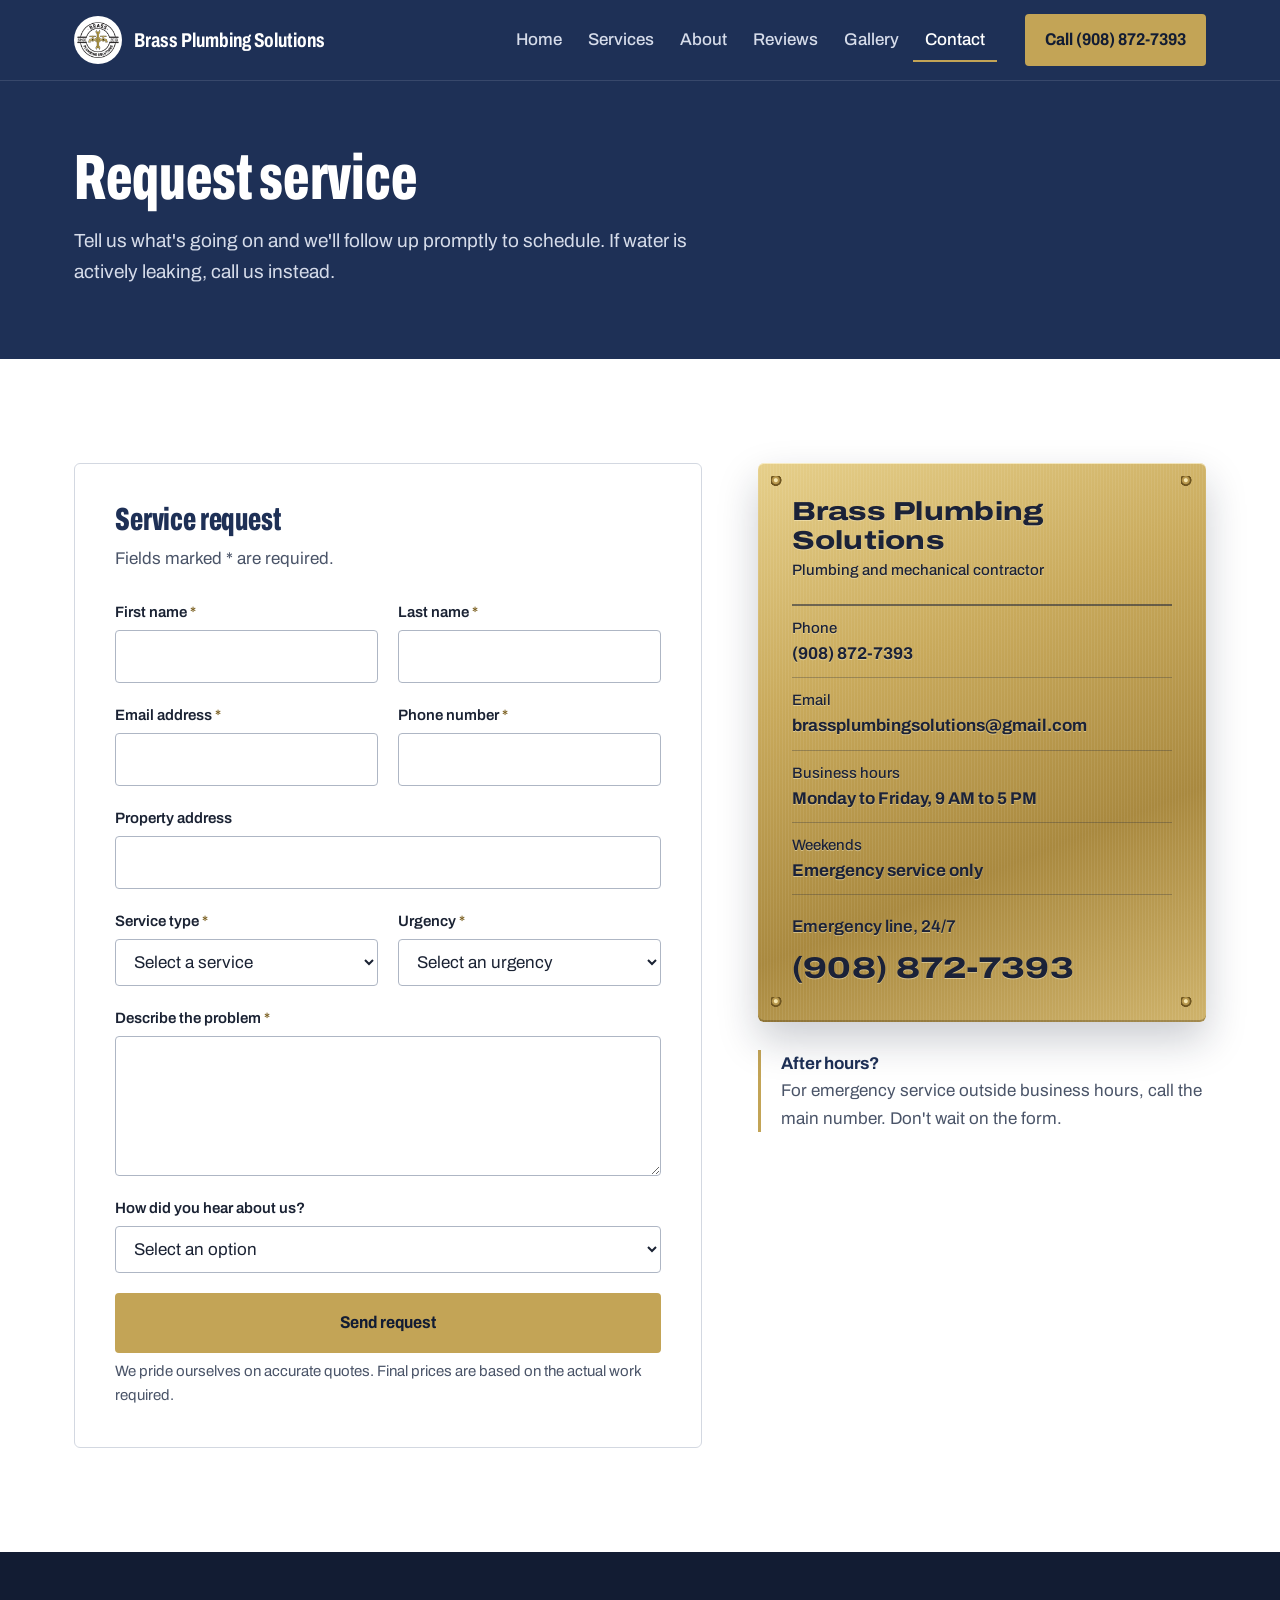
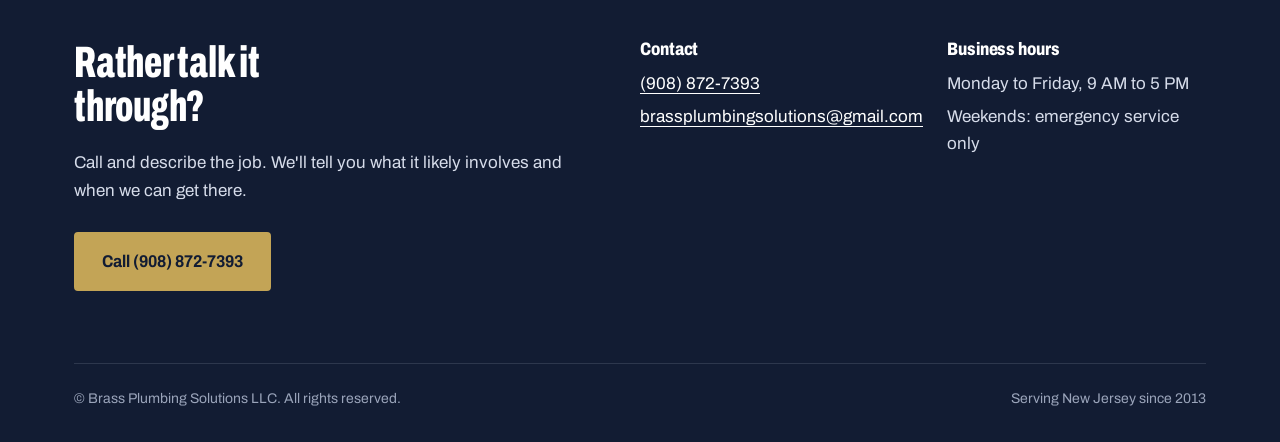
==== commit 68274994: "Redesign site around a brass data-plate identity - Rebuild index, gallery, and contact pages with a " ====
--- a/contact-page.html
+++ b/contact-page.html
@@ -9,7 +9,10 @@
     <meta property="og:title" content="Contact Us - Brass Plumbing Solutions">
     <meta property="og:description" content="Request a quote or service appointment with Brass Plumbing Solutions.">
     <meta property="og:type" content="website">
-    <title>Contact Us - Brass Plumbing Solutions</title>
+    <title>Request Service - Brass Plumbing Solutions</title>
+    <link rel="preconnect" href="https://fonts.googleapis.com">
+    <link rel="preconnect" href="https://fonts.gstatic.com" crossorigin>
+    <link rel="stylesheet" href="https://fonts.googleapis.com/css2?family=Archivo:wdth,wght@62..125,400..800&display=swap">
     <link rel="stylesheet" href="style.css">
     <script src="https://www.google.com/recaptcha/api.js?render=6Leq2gYrAAAAAI27i6cKt72Ii8qjM97hT74nGd0d"></script>
     <style>
@@ -20,103 +23,75 @@
 </head>
 
 <body>
-    <!-- Header Top -->
-    <div class="header-top">
-        <div class="container">
-            <div class="header-top-content">
-                <div class="header-contact">
-                    <a name="home"></a>
-                    <a href="tel:+19088727393"><i>📞</i> (908) 872-7393</a>
-                    <a href="mailto:brassplumbingsolutions@gmail.com"><i>✉️</i> brassplumbingsolutions@gmail.com</a>
-                </div>
-                <!-- Uncomment when there is social media -->
-                <!-- <div class="header-social">
-                    <a href="#">FB</a>
-                    <a href="#">TW</a>
-                    <a href="#">IG</a>
-                    <a href="#">LI</a>
-                </div> -->
-            </div>
-        </div>
-    </div>
-
-    <!-- Main Header -->
-    <header class="main-header">
+    <a class="skip-link" href="#main">Skip to content</a>
+
+    <header class="main-header on-dark">
         <div class="container">
             <div class="header-content">
-                <div class="logo">
-                    <span>Brass</span> Plumbing Solutions
-                </div>
-                <button class="mobile-menu-toggle" type="button" aria-label="Toggle navigation menu">
-                    <span class="menu-icon">
+                <a class="brand" href="index.html">
+                    <img src="images/logo.png" alt="" width="48" height="48">
+                    <span>Brass Plumbing Solutions</span>
+                </a>
+                <button class="mobile-menu-toggle" type="button" aria-label="Toggle navigation menu" aria-expanded="false">
+                    <span class="menu-icon" aria-hidden="true">
                         <span></span>
                         <span></span>
                         <span></span>
                     </span>
-                    <span class="menu-label">Navigation</span>
+                    <span class="menu-label">Menu</span>
                 </button>
                 <ul class="nav-menu">
                     <li><a href="index.html">Home</a></li>
+                    <li><a href="index.html#services">Services</a></li>
                     <li><a href="index.html#about">About</a></li>
-                    <li><a href="index.html#services">Services</a></li> 
-                    <li><a href="index.html#testimonials">Testimonials</a></li>
+                    <li><a href="index.html#testimonials">Reviews</a></li>
                     <li><a href="gallery-page.html">Gallery</a></li>
-                    <li><a href="index.html#contact" class="active">Contact Us</a></li>
+                    <li><a href="contact-page.html" class="active" aria-current="page">Contact</a></li>
+                    <li class="nav-call"><a class="btn" href="tel:+19088727393">Call (908) 872-7393</a></li>
                 </ul>
+                <a class="btn header-call" href="tel:+19088727393">Call (908) 872-7393</a>
             </div>
         </div>
     </header>
 
-    <!-- Page Header -->
-    <section class="hero">
-        <div class="container">
-            <div class="hero-content">
-                <h1>Contact Us</h1>
-                <p>Have a plumbing problem or need a quote? Get in touch with our team today and we'll get back to you
-                    as soon as possible.</p>
-            </div>
-        </div>
-    </section>
-
-    <!-- Contact Section -->
-    <section class="section-padding">
-        <div class="container">
-            <div class="section-title">
-                <h2>Get In Touch</h2>
-                <p>Fill out the form below to contact our team. We'll respond promptly to your inquiry.</p>
-            </div>
-
-            <div class="contact-wrapper">
-                <div class="contact-form">
-                    <div class="form-card-header">
-                        <span>Request Service</span>
-                        <p>Fill out the details below and we’ll follow up promptly to schedule your plumbing service.</p>
-                    </div>
-                    <div id="formStatus" class="form-status"></div>
-                    <form id="contactForm">
+    <main id="main">
+        <section class="page-header on-dark">
+            <div class="container">
+                <h1>Request service</h1>
+                <p>Tell us what's going on and we'll follow up promptly to schedule. If water is actively leaking, call us instead.</p>
+            </div>
+        </section>
+
+        <section class="section">
+            <div class="container contact-layout">
+                <div class="form-panel">
+                    <h2>Service request</h2>
+                    <p>Fields marked * are required.</p>
+                    <div id="formStatus" class="form-status" role="status" aria-live="polite"></div>
+                    <form id="contactForm" novalidate>
                         <div class="form-grid">
                             <div class="form-group">
-                                <label for="firstName" class="required-field">First Name</label>
-                                <input type="text" id="firstName" name="firstName" required>
-                            </div>
-                            <div class="form-group">
-                                <label for="lastName" class="required-field">Last Name</label>
-                                <input type="text" id="lastName" name="lastName" required>
-                            </div>
-                            <div class="form-group">
-                                <label for="email" class="required-field">Email Address</label>
-                                <input type="email" id="email" name="email" required>
-                            </div>
-                            <div class="form-group">
-                                <label for="phone" class="required-field">Phone Number</label>
-                                <input type="tel" id="phone" name="phone" required>
+                                <label for="firstName" class="required-field">First name</label>
+                                <input type="text" id="firstName" name="firstName" autocomplete="given-name" required>
+                            </div>
+                            <div class="form-group">
+                                <label for="lastName" class="required-field">Last name</label>
+                                <input type="text" id="lastName" name="lastName" autocomplete="family-name" required>
+                            </div>
+                            <div class="form-group">
+                                <label for="email" class="required-field">Email address</label>
+                                <input type="email" id="email" name="email" autocomplete="email" required>
+                            </div>
+                            <div class="form-group">
+                                <label for="phone" class="required-field">Phone number</label>
+                                <input type="tel" id="phone" name="phone" autocomplete="tel" required>
                             </div>
                             <div class="form-group form-full">
-                                <label for="address">Property Address</label>
-                                <input type="text" id="address" name="address">
-                            </div>
-                            <div class="form-group">
-                                <label for="serviceType" class="required-field">Service Type</label>
+                                <label for="address">Property address</label>
+                                <input type="text" id="address" name="address" autocomplete="street-address">
+                            </div>
+                            <div class="form-group">
+                                <label for="serviceType" class="required-field">Service type</label>
                                 <select id="serviceType" name="serviceType" required>
                                     <option value="" disabled selected>Select a service</option>
                                     <option value="residential">Residential Plumbing</option>
@@ -129,7 +104,7 @@
                                 </select>
                             </div>
                             <div class="form-group">
-                                <label for="urgency" class="required-field">Select Urgency</label>
+                                <label for="urgency" class="required-field">Urgency</label>
                                 <select id="urgency" name="urgency" required>
                                     <option value="" disabled selected>Select an urgency</option>
                                     <option value="emergency">Emergency - Need help now</option>
@@ -139,11 +114,11 @@
                                 </select>
                             </div>
                             <div class="form-group form-full">
-                                <label for="message" class="required-field">Describe Your Plumbing Issue</label>
+                                <label for="message" class="required-field">Describe the problem</label>
                                 <textarea id="message" name="message" required></textarea>
                             </div>
                             <div class="form-group form-full">
-                                <label for="howHeard">How Did You Hear About Us?</label>
+                                <label for="howHeard">How did you hear about us?</label>
                                 <select id="howHeard" name="howHeard">
                                     <option value="" selected>Select an option</option>
                                     <option value="google">Google Search</option>
@@ -154,78 +129,77 @@
                                 </select>
                             </div>
                             <div class="form-group form-full">
-                                <button type="submit" id="submitButton" class="btn" style="width: 100%;">
-                                    <span id="spinner" class="spinner"></span>
-                                    Submit Request
+                                <button type="submit" id="submitButton" class="btn submit-btn">
+                                    <span id="spinner" class="spinner" aria-hidden="true"></span>
+                                    Send request
                                 </button>
+                                <p class="form-note">We pride ourselves on accurate quotes. Final prices are based on the actual work required.</p>
                             </div>
                         </div>
                     </form>
                 </div>
 
-                <div class="contact-info">
-                    <div class="contact-info-badge">We pride ourselves on providing accurate quotes. Final prices are based on the actual work required.</div>
-                    <h3>Contact Information</h3>
-                    <div class="contact-info-item">
-                        <i>📞</i>
-                        <div>
-                            <p><strong>Phone</strong></p>
-                            <p>(908) 872-7393</p>
-                        </div>
+                <aside class="contact-aside">
+                    <div class="plate plate-compact" role="group" aria-label="Contact details">
+                        <p class="plate-title">Brass Plumbing Solutions</p>
+                        <p class="plate-subtitle">Plumbing and mechanical contractor</p>
+                        <dl class="plate-specs">
+                            <div class="plate-row">
+                                <dt>Phone</dt>
+                                <dd><a href="tel:+19088727393">(908) 872-7393</a></dd>
+                            </div>
+                            <div class="plate-row">
+                                <dt>Email</dt>
+                                <dd><a href="mailto:brassplumbingsolutions@gmail.com">brassplumbingsolutions@gmail.com</a></dd>
+                            </div>
+                            <div class="plate-row">
+                                <dt>Business hours</dt>
+                                <dd>Monday to Friday, 9 AM to 5 PM</dd>
+                            </div>
+                            <div class="plate-row">
+                                <dt>Weekends</dt>
+                                <dd>Emergency service only</dd>
+                            </div>
+                        </dl>
+                        <p class="plate-emergency">
+                            <span>Emergency line, 24/7</span>
+                            <a href="tel:+19088727393">(908) 872-7393</a>
+                        </p>
                     </div>
-                    <div class="contact-info-item">
-                        <i>✉️</i>
-                        <div>
-                            <p><strong>Email</strong></p>
-                            <p>brassplumbingsolutions@gmail.com</p>
-                        </div>
-                    </div>
-                    <div class="contact-info-item">
-                        <i>⏰</i>
-                        <div>
-                            <p><strong>Business Hours</strong></p>
-                            <p>Monday - Friday: 9:00 AM - 5:00 PM</p>
-                            <p>Saturday - Sunday: Closed (Emergency Services Only)</p>
-                        </div>
-                    </div>
-                    <div style="margin-top: 30px;">
-                        <h3>Emergency Service</h3>
-                        <p>For after-hours emergency service, please call our main number.</p>
+                    <p class="aside-note"><strong>After hours?</strong> For emergency service outside business hours, call the main number. Don't wait on the form.</p>
+                </aside>
+            </div>
+        </section>
+    </main>
+
+    <footer class="footer on-dark">
+        <div class="container">
+            <div class="footer-grid">
+                <div>
+                    <h2>Rather talk it through?</h2>
+                    <p>Call and describe the job. We'll tell you what it likely involves and when we can get there.</p>
+                    <div class="hero-actions">
+                        <a class="btn" href="tel:+19088727393">Call (908) 872-7393</a>
                     </div>
                 </div>
-            </div>
-        </div>
-    </section>
-
-    <!-- Footer -->
-    <footer class="footer">
-        <div class="container">
-            <div class="footer-top">
-                <div class="footer-widget">
-                    <h3>Contact Us</h3>
-                    <div class="footer-contact-info">
-                        <div>
-                            <i>📞</i>
-                            <p>(908) 872-7393</p>
-                        </div>
-                        <div>
-                            <i>✉️</i>
-                            <p>brassplumbingsolutions@gmail.com</p>
-                        </div>
-                    </div>
-                </div>
-                <div class="footer-widget">
-                    <h3>Business Hours</h3>
-                    <ul class="footer-links">
-                        <li>Monday - Friday: 9:00 AM - 5:00 PM</li>
-                        <li>Saturday - Sunday: Closed (Emergency Services Only)</li>
+                <div>
+                    <h3>Contact</h3>
+                    <ul>
+                        <li><a href="tel:+19088727393">(908) 872-7393</a></li>
+                        <li><a href="mailto:brassplumbingsolutions@gmail.com">brassplumbingsolutions@gmail.com</a></li>
                     </ul>
                 </div>
-            </div>
-        </div>
-        <div class="footer-bottom">
-            <div class="container">
-                <p>&copy; Brass Plumbing Solutions LLC. All Rights Reserved.</p>
+                <div>
+                    <h3>Business hours</h3>
+                    <ul>
+                        <li>Monday to Friday, 9 AM to 5 PM</li>
+                        <li>Weekends: emergency service only</li>
+                    </ul>
+                </div>
+            </div>
+            <div class="footer-bottom">
+                <p>&copy; Brass Plumbing Solutions LLC. All rights reserved.</p>
+                <p>Serving New Jersey since 2013</p>
             </div>
         </div>
     </footer>
@@ -249,6 +223,7 @@
 
             function validateFormFields() {
                 const missingFields = [];
+                let invalidEmail = false;
 
                 requiredFields.forEach(function (fieldName) {
                     const element = document.getElementById(fieldName);
@@ -256,6 +231,14 @@
 
                     if (!value) {
                         missingFields.push(fieldName);
+                        return;
+                    }
+
+                    if (fieldName === 'email') {
+                        const emailPattern = /^[^\s@]+@[^\s@]+\.[^\s@]+$/;
+                        if (!emailPattern.test(value)) {
+                            invalidEmail = true;
+                        }
                     }
                 });
 
@@ -268,6 +251,11 @@
                         .join(', ');
 
                     showStatus('Please complete the required fields: ' + labels + '.', 'error');
+                    return false;
+                }
+
+                if (invalidEmail) {
+                    showStatus('Please enter a valid email address.', 'error');
                     return false;
                 }
 
@@ -350,29 +338,15 @@
             });
 
             const menuToggle = document.querySelector('.mobile-menu-toggle');
-            const headerContent = document.querySelector('.header-content');
-            const navLinks = document.querySelectorAll('.nav-menu a');
-
             const header = document.querySelector('.main-header');
+
             if (menuToggle && header) {
                 menuToggle.addEventListener('click', function () {
-                    header.classList.toggle('nav-open');
+                    const open = !header.classList.contains('nav-open');
+                    header.classList.toggle('nav-open', open);
+                    menuToggle.setAttribute('aria-expanded', open ? 'true' : 'false');
                 });
             }
-
-            navLinks.forEach(function (link) {
-                link.addEventListener('click', function () {
-                    const wasActive = link.classList.contains('active');
-                    navLinks.forEach(function (otherLink) {
-                        otherLink.classList.remove('active');
-                    });
-                    link.classList.add('active');
-
-                    if (!wasActive) {
-                        header.classList.remove('nav-open');
-                    }
-                });
-            });
         });
     </script>
 </body>
--- a/style.css
+++ b/style.css
@@ -1,1271 +1,957 @@
+/* Brass Plumbing Solutions
+   Tokens: navy + brass, one family (Archivo) using its width axis. */
+
+:root {
+    --navy: #1e3056;
+    --night: #121c33;
+    --brass: #c3a456;
+    --brass-light: #e3cb84;
+    --brass-ink: #7d6224;
+    --steel: #e8ebf0;
+    --line: #d3d8e1;
+    --ink: #1a2233;
+    --muted: #4a5468;
+    --on-dark: #d6dcea;
+    --radius: 4px;
+    --wrap: 1180px;
+}
+
+*,
+*::before,
+*::after {
+    box-sizing: border-box;
+}
+
 * {
     margin: 0;
     padding: 0;
-    box-sizing: border-box;
+}
+
+html {
+    scroll-behavior: smooth;
+    scroll-padding-top: 24px;
 }
 
 body {
-    font-family: 'Roboto', Arial, sans-serif;
+    font-family: 'Archivo', 'Segoe UI', Arial, sans-serif;
+    font-size: 1.0625rem;
+    font-variation-settings: 'wdth' 100;
     line-height: 1.6;
-    color: #222;
-    background: radial-gradient(circle at top left, rgba(187, 163, 89, 0.10), transparent 25%), linear-gradient(180deg, #eef2f8 0%, #f6f7fb 100%);
-    min-height: 100vh;
-}
-
-@media (min-width: 769px) {
-    html {
-        scroll-padding-top: 110px;
-    }
+    color: var(--ink);
+    background: #fff;
+    -webkit-font-smoothing: antialiased;
+}
+
+img {
+    display: block;
+    max-width: 100%;
+    height: auto;
 }
 
 a {
+    color: inherit;
+}
+
+:focus-visible {
+    outline: 3px solid var(--brass-ink);
+    outline-offset: 3px;
+}
+
+.on-dark :focus-visible {
+    outline-color: var(--brass-light);
+}
+
+.container {
+    max-width: var(--wrap);
+    margin: 0 auto;
+    padding: 0 24px;
+}
+
+.skip-link {
+    position: absolute;
+    left: 16px;
+    top: -60px;
+    padding: 10px 16px;
+    background: var(--brass);
+    color: var(--night);
+    font-weight: 700;
+    z-index: 100;
+}
+
+.skip-link:focus {
+    top: 16px;
+}
+
+/* ---------- Type ---------- */
+
+h1,
+h2,
+h3 {
+    font-variation-settings: 'wdth' 62;
+    font-weight: 800;
+    line-height: 1.02;
+    letter-spacing: -0.005em;
+    color: var(--navy);
+}
+
+h2 {
+    font-size: clamp(2.125rem, 4.2vw, 3.25rem);
+    margin-bottom: 20px;
+    max-width: 18ch;
+}
+
+h3 {
+    font-size: 1.5rem;
+}
+
+.lede {
+    font-size: 1.1875rem;
+    color: var(--muted);
+    max-width: 36em;
+}
+
+p + p {
+    margin-top: 1em;
+}
+
+/* ---------- Buttons ---------- */
+
+.btn {
+    display: inline-flex;
+    align-items: center;
+    justify-content: center;
+    gap: 10px;
+    padding: 14px 26px;
+    border: 2px solid var(--brass);
+    border-radius: var(--radius);
+    background: var(--brass);
+    color: var(--night);
+    font: inherit;
+    font-weight: 700;
+    font-variation-settings: 'wdth' 90;
     text-decoration: none;
-    color: inherit;
-}
-
-img {
-    max-width: 100%;
-    display: block;
-}
-
-.container {
-    max-width: 1200px;
-    margin: 0 auto;
-    padding: 0 15px;
-}
-
-.btn {
-    display: inline-block;
-    padding: 14px 32px;
-    background-color: #bba359;
-    color: white;
-    border: 1px solid rgba(187, 163, 89, 0.95);
-    border-radius: 999px;
+    cursor: pointer;
+    transition: background-color 0.2s ease, border-color 0.2s ease;
+}
+
+.btn:hover {
+    background: var(--brass-light);
+    border-color: var(--brass-light);
+}
+
+.btn:disabled {
+    opacity: 0.7;
+    cursor: wait;
+}
+
+.btn-ghost {
+    background: transparent;
+    border-color: rgba(214, 220, 234, 0.5);
+    color: #fff;
+}
+
+.btn-ghost:hover {
+    background: rgba(255, 255, 255, 0.08);
+    border-color: #fff;
+}
+
+.btn-outline {
+    background: transparent;
+    border-color: var(--navy);
+    color: var(--navy);
+}
+
+.btn-outline:hover {
+    background: var(--navy);
+    border-color: var(--navy);
+    color: #fff;
+}
+
+.text-link {
+    color: var(--brass-ink);
     font-weight: 700;
-    text-transform: uppercase;
-    letter-spacing: 0.05em;
-    box-shadow: 0 16px 35px rgba(187, 163, 89, 0.18);
-    transition: transform 0.25s ease, background-color 0.25s ease, box-shadow 0.25s ease;
-    cursor: pointer;
-}
-
-.btn:hover {
-    background-color: #a88f4a;
-    transform: translateY(-2px);
-    box-shadow: 0 22px 40px rgba(168, 143, 74, 0.22);
-}
-
-.section-padding {
-    padding: 80px 0;
-}
-
-.section-title {
-    text-align: center;
-    margin-bottom: 50px;
-}
-
-.section-title h2 {
-    font-size: 36px;
-    color: #1e3056;
+    text-underline-offset: 4px;
+}
+
+/* ---------- Header ---------- */
+
+.main-header {
     position: relative;
-    padding-bottom: 20px;
-    margin-bottom: 20px;
-}
-
-.section-title h2:after {
-    content: '';
-    position: absolute;
-    bottom: 0;
-    left: 50%;
-    transform: translateX(-50%);
-    width: 80px;
-    height: 3px;
-    background-color: #bba359;
-}
-
-.section-title p {
-    color: #666;
-    font-size: 18px;
-    max-width: 700px;
-    margin: 0 auto;
-}
-
-/* Header Styles */
-.header-top {
-    background: linear-gradient(90deg, #1e3056, #162440);
-    padding: 12px 0;
-    color: #f4f6ff;
-}
-
-.header-top-content {
-    display: flex;
-    justify-content: space-between;
-    align-items: center;
-}
-
-.header-contact a {
-    margin-right: 20px;
-    font-size: 14px;
-    color: #e8eefb;
-}
-
-.header-contact a:hover {
-    color: #f3df99;
-}
-
-.header-contact i {
-    margin-right: 5px;
-    color: #bba359;
-}
-
-.header-social a {
-    margin-left: 15px;
-    font-size: 14px;
-}
-
-.main-header {
-    position: sticky;
-    top: 0;
-    z-index: 999;
-    padding: 18px 0;
-    background-color: rgba(255, 255, 255, 0.92);
-    backdrop-filter: blur(12px);
-    box-shadow: 0 18px 45px rgba(30, 48, 86, 0.10);
+    background: var(--navy);
+    color: #fff;
+    border-bottom: 1px solid rgba(214, 220, 234, 0.14);
+    z-index: 20;
 }
 
 .header-content {
     display: flex;
-    justify-content: space-between;
     align-items: center;
-}
-
-.logo {
-    font-size: 30px;
+    gap: 28px;
+    min-height: 80px;
+}
+
+.brand {
+    display: flex;
+    align-items: center;
+    gap: 12px;
+    text-decoration: none;
+    font-variation-settings: 'wdth' 75;
     font-weight: 700;
-    color: #1e3056;
-}
-
-.logo span {
-    color: #bba359;
+    font-size: 1.25rem;
+    line-height: 1.1;
+}
+
+.brand img {
+    width: 48px;
+    height: 48px;
+    padding: 3px;
+    border-radius: 50%;
+    background: #fff;
+    object-fit: contain;
 }
 
 .nav-menu {
     display: flex;
+    gap: 2px;
+    margin-left: auto;
     list-style: none;
+}
+
+.nav-menu a {
+    display: block;
+    padding: 8px 12px;
+    color: var(--on-dark);
+    text-decoration: none;
+    font-weight: 500;
+}
+
+.nav-menu a:hover {
+    color: #fff;
+}
+
+.nav-menu a.active {
+    color: #fff;
+    box-shadow: inset 0 -2px 0 var(--brass);
+}
+
+.nav-call {
+    display: none;
+}
+
+.header-call {
+    padding: 10px 18px;
+    white-space: nowrap;
 }
 
 .mobile-menu-toggle {
     display: none;
-    border: none;
+    align-items: center;
+    gap: 10px;
+    margin-left: auto;
+    padding: 10px 14px;
+    border: 1px solid rgba(214, 220, 234, 0.4);
+    border-radius: var(--radius);
     background: transparent;
-    padding: 0;
-}
-
-.nav-menu li {
-    margin-left: 25px;
-}
-
-.nav-menu a {
+    color: #fff;
+    font: inherit;
     font-weight: 600;
-    color: #1e3056;
-    text-transform: uppercase;
-    font-size: 15px;
-    position: relative;
-    transition: color 0.25s ease;
-}
-
-.nav-menu a:hover {
-    color: #bba359;
-}
-
-.nav-menu a.active {
-    color: #bba359;
-}
-
-.nav-menu a.active:after {
-    content: '';
-    position: absolute;
-    width: 100%;
+    cursor: pointer;
+}
+
+.menu-icon {
+    display: grid;
+    gap: 4px;
+    width: 18px;
+}
+
+.menu-icon span {
+    display: block;
     height: 2px;
-    background: linear-gradient(90deg, #f1e2ac, #bba359);
-    bottom: -8px;
-    left: 0;
-}
-
-
-
-/* Hero Section */
+    background: currentColor;
+    transition: transform 0.2s ease, opacity 0.2s ease;
+}
+
+.nav-open .menu-icon span:nth-child(1) {
+    transform: translateY(6px) rotate(45deg);
+}
+
+.nav-open .menu-icon span:nth-child(2) {
+    opacity: 0;
+}
+
+.nav-open .menu-icon span:nth-child(3) {
+    transform: translateY(-6px) rotate(-45deg);
+}
+
+/* ---------- Hero ---------- */
+
 .hero {
-    position: relative;
-    background: linear-gradient(135deg, rgba(30, 48, 86, 0.97), rgba(27, 45, 74, 0.96));
-    color: white;
-    padding: 90px 0 110px;
-    text-align: left;
-    overflow: hidden;
-}
-
-.hero:before {
-    content: '';
-    position: absolute;
-    inset: 0;
-    background: radial-gradient(circle at top right, rgba(255, 255, 255, 0.12), transparent 24%), radial-gradient(circle at bottom left, rgba(187, 163, 89, 0.14), transparent 20%);
-    pointer-events: none;
-}
-
-.hero-content {
-    position: relative;
-    z-index: 1;
-    width: 100%;
-    max-width: 100%;
-}
-
-.hero-badge {
-    display: inline-block;
-    margin-bottom: 18px;
-    padding: 8px 18px;
-    border-radius: 999px;
-    background: rgba(255, 255, 255, 0.14);
-    color: #f9efc2;
-    font-size: 0.85rem;
-    font-weight: 700;
-    letter-spacing: 0.08em;
-    text-transform: uppercase;
-    border: 1px solid rgba(255, 255, 255, 0.20);
-}
-
-.hero-content h1 {
-    font-size: clamp(2.8rem, 5vw, 5rem);
-    margin-bottom: 24px;
-    text-transform: uppercase;
-    letter-spacing: 0.05em;
-    max-width: 100%;
-    line-height: 1.04;
-}
-
-.hero-content p {
-    font-size: clamp(1.1rem, 1.8vw, 1.5rem);
-    margin-bottom: 35px;
-    max-width: 100%;
-    margin-left: 0;
-    margin-right: 0;
-    color: rgba(255, 255, 255, 0.88);
-}
-
-.hero-btns .btn,
-.hero-btns .btn-secondary {
-    background-color: transparent;
-    border: 2px solid #f3df99;
-    color: #f3df99;
-    box-shadow: none;
-}
-
-.hero-btns .btn:hover,
-.hero-btns .btn-secondary:hover {
-    background-color: #f3df99;
-    color: #1e3056;
-    box-shadow: none;
-}
-
-.hero-btns .btn-tertiary {
-    background-color: transparent;
-    border-color: #f3df99;
-    color: #f3df99;
-}
-
-.hero-btns .btn-tertiary:hover {
-    background-color: #f3df99;
-    color: #1e3056;
-}
-
-.hero-btns {
-    display: flex;
-    flex-wrap: wrap;
-    justify-content: flex-start;
-    gap: 14px;
-    margin-top: 30px;
-}
-
-.btn-secondary {
-    background-color: transparent;
-    border: 2px solid #f3df99;
-    color: #f3df99;
-    box-shadow: none;
-}
-
-.btn-secondary:hover {
-    background-color: #f3df99;
-    color: #1e3056;
-    box-shadow: none;
-}
-
-.btn-full {
-    width: 100%;
-    text-align: center;
-}
-
-.eyebrow {
-    display: inline-block;
-    margin-bottom: 12px;
-    font-size: 0.8rem;
-    letter-spacing: 0.12em;
-    text-transform: uppercase;
-    font-weight: 700;
-    color: #bba359;
-}
-
-.eyebrow-light {
-    color: #f5e9b8;
-}
-
-.trust-strip {
-    background: linear-gradient(180deg, #f5f7fa 0%, #edf1f6 100%);
-    border-top: 1px solid rgba(30, 48, 86, 0.08);
-    border-bottom: 1px solid rgba(30, 48, 86, 0.08);
-}
-
-.trust-strip-grid {
-    display: grid;
-    grid-template-columns: repeat(auto-fit, minmax(180px, 1fr));
-    gap: 20px;
-    padding: 28px 0;
-}
-
-.trust-stat {
-    display: flex;
-    flex-direction: column;
+    background: var(--navy);
+    color: var(--on-dark);
+    padding: 80px 0 96px;
+}
+
+.hero-grid {
+    display: grid;
+    grid-template-columns: minmax(0, 1.05fr) minmax(0, 0.95fr);
+    gap: 72px;
     align-items: center;
-    justify-content: center;
-    text-align: center;
-    background: rgba(255, 255, 255, 0.75);
-    border: 1px solid rgba(30, 48, 86, 0.08);
-    border-radius: 16px;
-    padding: 20px 18px;
-    box-shadow: 0 16px 36px rgba(30, 48, 86, 0.04);
-}
-
-.trust-stat strong {
-    display: block;
-    color: #1e3056;
-    font-size: clamp(1.2rem, 2vw, 1.8rem);
-    margin-bottom: 6px;
-}
-
-.trust-stat span {
-    color: #5b6475;
-    font-size: 0.95rem;
-}
-
-/* Services Section */
-.services {
-    background-color: #f9f9f9;
-}
-
-.services-grid {
-    display: grid;
-    grid-template-columns: repeat(auto-fit, minmax(300px, 1fr));
-    gap: 30px;
-}
-
-.service-box {
-    background: linear-gradient(180deg, #ffffff 0%, #f8f8f9 100%);
-    padding: 34px;
-    border-radius: 18px;
-    box-shadow: 0 20px 50px rgba(34, 56, 88, 0.08);
-    border: 1px solid rgba(30, 48, 86, 0.08);
-    transition: transform 0.3s ease, box-shadow 0.3s ease;
-    text-align: center;
-}
-
-.service-box:hover {
-    transform: translateY(-8px);
-    box-shadow: 0 28px 65px rgba(34, 56, 88, 0.14);
-}
-
-.service-icon {
-    margin-bottom: 22px;
-    color: #bba359;
-    font-size: 56px;
-}
-
-.service-box h3 {
-    margin-bottom: 16px;
-    color: #1e3056;
-}
-
-.service-box p {
-    color: #5f697f;
-    margin-bottom: 15px;
-    line-height: 1.7;
-}
-
-/* About Section */
-.about-content {
-    display: grid;
-    grid-template-columns: 1fr 1fr;
-    gap: 50px;
-    align-items: center;
-}
-
-.about-text h2 {
-    color: #1e3056;
-    font-size: 38px;
-    margin-bottom: 22px;
-}
-
-.about-text p {
-    margin-bottom: 18px;
-    color: #575f71;
-    line-height: 1.8;
-}
-
-.about-features {
-    margin: 25px 0;
-}
-
-.feature-item {
-    display: flex;
-    align-items: center;
-    margin-bottom: 15px;
-}
-
-.feature-icon {
-    width: 40px;
-    height: 40px;
-    background-color: #bba359;
-    color: white;
-    border-radius: 50%;
-    display: flex;
-    align-items: center;
-    justify-content: center;
-    margin-right: 15px;
-    flex-shrink: 0;
-}
-
-/* Why Choose Us */
-.why-us {
-    background: linear-gradient(180deg, #1e3056 0%, #162440 100%);
-    color: white;
-}
-
-.why-us .section-title h2 {
-    color: white;
-}
-
-.why-us .section-title p {
-    color: #d4d9e3;
-}
-
-.why-us-grid {
-    display: grid;
-    grid-template-columns: repeat(auto-fit, minmax(250px, 1fr));
-    gap: 30px;
-}
-
-.why-us-box {
-    text-align: center;
-    padding: 32px 24px;
-    border-radius: 18px;
-    background-color: rgba(255, 255, 255, 0.08);
-    border: 1px solid rgba(255, 255, 255, 0.08);
-    transition: transform 0.3s ease, background-color 0.3s ease;
-}
-
-.why-us-box:hover {
-    transform: translateY(-6px);
-    background-color: rgba(255, 255, 255, 0.12);
-}
-
-.why-us-icon {
-    font-size: 42px;
-    color: #f1da91;
-    margin-bottom: 22px;
-}
-
-.why-us-box h3 {
-    margin-bottom: 14px;
-}
-
-.why-us-box p {
-    color: #d7dce5;
-    line-height: 1.8;
-}
-
-.service-area {
-    background: linear-gradient(180deg, #f7f8fa 0%, #eef2f8 100%);
-}
-
-.service-area-content {
-    display: block;
-    width: 100%;
-    max-width: 100%;
-    padding: 0;
-}
-
-.service-area-content-merged {
-    margin-bottom: 40px;
-}
-
-.service-area-copy {
-    width: 100%;
-    max-width: 100%;
-}
-
-.service-area-copy h2 {
-    color: #1e3056;
-    font-size: clamp(2.5rem, 4vw, 4.6rem);
-    margin-bottom: 18px;
-    line-height: 1.06;
-}
-
-.service-area-copy p {
-    color: #4d586d;
-    font-size: 1.1rem;
-    line-height: 1.8;
-    max-width: 100%;
-}
-
-.service-area-pills {
-    display: flex;
-    flex-wrap: wrap;
-    gap: 10px;
-    margin-top: 22px;
-}
-
-.service-area-pills span {
-    display: inline-block;
-    padding: 10px 14px;
-    border-radius: 999px;
-    background: rgba(187, 163, 89, 0.10);
-    border: 1px solid rgba(187, 163, 89, 0.22);
-    color: #1e3056;
-    font-size: 0.9rem;
-    font-weight: 600;
-}
-
-.service-area-card {
-    background: linear-gradient(180deg, #1e3056 0%, #162440 100%);
-    border-radius: 24px;
-    padding: 30px 28px;
-    box-shadow: 0 28px 60px rgba(30, 48, 86, 0.18);
-    color: white;
-}
-
-.service-area-card h3 {
-    margin-bottom: 12px;
-    font-size: 1.8rem;
-    color: white;
-}
-
-.service-area-card p {
-    margin-bottom: 22px;
-    color: rgba(255, 255, 255, 0.82);
-    line-height: 1.7;
-}
-
-.review-trust {
-    background: #ffffff;
-}
-
-.review-trust-header {
-    text-align: center;
-    margin-bottom: 30px;
-}
-
-.review-trust-header h2 {
-    color: #1e3056;
-    font-size: clamp(2rem, 3vw, 2.8rem);
-    max-width: 760px;
-    margin: 0 auto;
-}
-
-.review-grid {
-    display: grid;
-    grid-template-columns: repeat(auto-fit, minmax(240px, 1fr));
-    gap: 24px;
-}
-
-.review-highlight {
-    background: linear-gradient(180deg, #ffffff 0%, #f9fafc 100%);
-    border-radius: 20px;
-    padding: 28px 22px;
-    border: 1px solid rgba(30, 48, 86, 0.08);
-    box-shadow: 0 18px 44px rgba(30, 48, 86, 0.05);
-}
-
-.stars {
-    color: #d5a91a;
-    letter-spacing: 0.2em;
-    font-size: 1.2rem;
-    margin-bottom: 14px;
-}
-
-.review-highlight p {
-    color: #4f5d72;
-    line-height: 1.8;
-    margin-bottom: 16px;
-    font-style: italic;
-}
-
-.review-highlight strong {
-    color: #1e3056;
-}
-
-.faq {
-    background: #f3f5f9;
-}
-
-.faq-section-wrap {
-    margin-top: 38px;
-}
-
-.faq-title {
-    margin-bottom: 30px;
-}
-
-.faq-list {
-    max-width: 900px;
-    margin: 0 auto;
-    display: grid;
-    gap: 16px;
-}
-
-.faq-list details {
-    background: white;
-    border: 1px solid rgba(30, 48, 86, 0.08);
-    border-radius: 16px;
-    padding: 0 20px;
-    box-shadow: 0 14px 30px rgba(30, 48, 86, 0.04);
-}
-
-.faq-list summary {
-    cursor: pointer;
-    padding: 22px 0;
-    list-style: none;
-    font-weight: 700;
-    color: #1e3056;
-    position: relative;
-}
-
-.faq-list summary::-webkit-details-marker {
-    display: none;
-}
-
-.faq-list summary::after {
-    content: '+';
-    position: absolute;
-    right: 0;
-    top: 50%;
-    transform: translateY(-50%);
-    color: #bba359;
-    font-size: 1.6rem;
-    font-weight: 600;
-}
-
-.faq-list details[open] summary::after {
-    content: '−';
-}
-
-.faq-list p {
-    padding: 0 0 22px;
-    color: #53607a;
-    line-height: 1.8;
-}
-
-.cta-band {
-    background: linear-gradient(135deg, rgba(30, 48, 86, 0.98), rgba(22, 36, 64, 0.98));
-}
-
-.cta-band-inner {
-    display: flex;
-    justify-content: space-between;
-    align-items: center;
-    gap: 30px;
-    background: rgba(255, 255, 255, 0.04);
-    border: 1px solid rgba(255, 255, 255, 0.08);
-    border-radius: 22px;
-    padding: 28px 30px;
-}
-
-.cta-band h2 {
-    color: white;
-    font-size: clamp(1.8rem, 2.6vw, 2.8rem);
-    margin-bottom: 0;
-}
-
-.cta-band-actions {
+}
+
+.hero h1 {
+    color: #fff;
+    font-size: clamp(2.75rem, 6.2vw, 5rem);
+    line-height: 0.96;
+    margin-bottom: 28px;
+    max-width: 15ch;
+}
+
+.hero p {
+    font-size: 1.1875rem;
+    max-width: 32em;
+}
+
+.hero-actions {
     display: flex;
     flex-wrap: wrap;
     gap: 14px;
-    justify-content: center;
-}
-
-/* Gallery */
-.gallery {
-    background-color: #f3f5f9;
-}
-
-.gallery-grid {
-    display: grid;
-    grid-template-columns: repeat(auto-fit, minmax(240px, 1fr));
-    gap: 24px;
-}
-
-.gallery-card {
-    background: linear-gradient(180deg, #ffffff 0%, #fbfbfc 100%);
-    border-radius: 18px;
-    overflow: hidden;
-    box-shadow: 0 20px 50px rgba(34, 56, 88, 0.08);
-    border: 1px solid rgba(30, 48, 86, 0.08);
-    transition: transform 0.3s ease, box-shadow 0.3s ease;
-}
-
-.gallery-card:hover {
-    transform: translateY(-6px);
-    box-shadow: 0 28px 65px rgba(34, 56, 88, 0.14);
-}
-
-.gallery-card-content {
-    padding: 16px 16px 20px;
-}
-
-.gallery-caption {
+    margin-top: 36px;
+}
+
+/* ---------- The data plate ---------- */
+
+.plate {
+    position: relative;
+    padding: 40px 44px 36px;
+    border-radius: 6px;
+    color: #1b2238;
+    text-shadow: 0 1px 0 rgba(255, 244, 205, 0.45);
+    background:
+        repeating-linear-gradient(90deg, rgba(255, 255, 255, 0.07) 0 1px, transparent 1px 3px),
+        linear-gradient(158deg, #e6cf8a 0%, #c9aa5c 34%, #a9893f 68%, #cfb36b 100%);
+    box-shadow:
+        inset 0 1px 0 rgba(255, 248, 220, 0.7),
+        inset 0 -2px 0 rgba(60, 44, 10, 0.3),
+        0 28px 60px rgba(5, 10, 25, 0.45);
+}
+
+/* four rivets */
+.plate::before {
+    content: '';
+    position: absolute;
+    inset: 13px;
+    pointer-events: none;
+    --rivet: radial-gradient(circle at 40% 35%, #f6e6b0 0 1.5px, #b8984c 2.5px 3.5px, #6e5520 4.5px 5.5px, transparent 6px);
+    background:
+        var(--rivet) 0 0 / 12px 12px no-repeat,
+        var(--rivet) 100% 0 / 12px 12px no-repeat,
+        var(--rivet) 0 100% / 12px 12px no-repeat,
+        var(--rivet) 100% 100% / 12px 12px no-repeat;
+}
+
+.plate-title {
+    font-variation-settings: 'wdth' 125;
+    font-weight: 800;
+    font-size: clamp(1.25rem, 2.3vw, 1.625rem);
+    line-height: 1.1;
+    letter-spacing: 0.01em;
+}
+
+.plate-subtitle {
+    margin-top: 4px;
+    font-size: 0.9375rem;
+    font-weight: 500;
+}
+
+.plate-specs {
+    margin-top: 22px;
+    border-top: 2px solid rgba(27, 34, 56, 0.55);
+}
+
+.plate-row {
+    display: grid;
+    grid-template-columns: 11em 1fr;
+    gap: 16px;
+    padding: 10px 0;
+    border-bottom: 1px solid rgba(27, 34, 56, 0.28);
+}
+
+.plate-row dt {
+    font-size: 0.9375rem;
+    font-weight: 500;
+}
+
+.plate-row dd {
+    font-weight: 700;
+    overflow-wrap: anywhere;
+}
+
+.plate-row dd a {
+    text-decoration: none;
+}
+
+.plate-row dd a:hover {
+    text-decoration: underline;
+}
+
+.plate-emergency {
+    display: flex;
+    flex-wrap: wrap;
+    align-items: baseline;
+    justify-content: space-between;
+    gap: 4px 16px;
+    margin-top: 18px;
+}
+
+.plate-emergency span {
+    font-weight: 600;
+}
+
+.plate-emergency a {
+    font-variation-settings: 'wdth' 125;
+    font-weight: 800;
+    font-size: clamp(1.375rem, 2.6vw, 1.875rem);
+    text-decoration: none;
+    letter-spacing: 0.01em;
+}
+
+.plate-emergency a:hover {
+    text-decoration: underline;
+}
+
+.plate a:focus-visible {
+    outline-color: var(--night);
+}
+
+/* ---------- Sections ---------- */
+
+.section {
+    padding: 104px 0;
+}
+
+.section-steel {
+    background: var(--steel);
+}
+
+.split {
+    display: grid;
+    grid-template-columns: minmax(0, 5fr) minmax(0, 7fr);
+    gap: 72px;
+    align-items: start;
+}
+
+/* services */
+
+.service-list {
+    display: grid;
+    grid-template-columns: repeat(2, minmax(0, 1fr));
+    column-gap: 40px;
+}
+
+.service-item {
+    padding: 20px 0 22px;
+    border-top: 1px solid var(--line);
+}
+
+.service-item dt {
+    font-variation-settings: 'wdth' 80;
+    font-weight: 700;
+    font-size: 1.25rem;
+    color: var(--navy);
+    margin-bottom: 4px;
+}
+
+.service-item dd {
+    color: var(--muted);
     font-size: 1rem;
-    font-weight: 600;
-    color: #1e3056;
-    margin: 0 0 12px;
-}
-
-.gallery-card img {
+}
+
+.work-strip {
+    display: grid;
+    grid-template-columns: repeat(3, minmax(0, 1fr));
+    gap: 20px;
+    margin-top: 72px;
+}
+
+.work-photo img {
     width: 100%;
-    height: 250px;
+    aspect-ratio: 4 / 5;
     object-fit: cover;
-    display: block;
-    border-radius: 10px;
-}
-
-.gallery-showcase-wrap {
-    background: #f5f7fa;
-}
-
-.gallery-showcase-intro {
-    display: grid;
-    grid-template-columns: 1.2fr 0.8fr;
-    gap: 20px;
-    margin-bottom: 26px;
-}
-
-.gallery-intro-card {
-    background: linear-gradient(180deg, #ffffff 0%, #f8f9fb 100%);
-    border: 1px solid rgba(30, 48, 86, 0.08);
-    border-radius: 20px;
-    padding: 26px 24px;
-    box-shadow: 0 20px 45px rgba(30, 48, 86, 0.04);
-}
-
-.gallery-intro-card h3 {
-    color: #1e3056;
-    font-size: clamp(1.5rem, 2vw, 2rem);
-    margin: 0;
-}
-
-.gallery-intro-card-alt {
-    display: flex;
+    border-radius: var(--radius);
+    background: var(--steel);
+}
+
+.work-photo figcaption {
+    margin-top: 10px;
+    font-size: 0.9375rem;
+    color: var(--muted);
+}
+
+.work-photo strong {
+    color: var(--ink);
+}
+
+.work-more {
+    margin-top: 28px;
+}
+
+/* about */
+
+.about-grid {
+    display: grid;
+    grid-template-columns: minmax(0, 4fr) minmax(0, 8fr);
+    gap: 72px;
     align-items: center;
 }
 
-.gallery-intro-card-alt p {
-    color: #4f5d72;
-    line-height: 1.7;
-    margin: 0;
-}
-
-.gallery-case-grid {
-    gap: 24px;
-}
-
-.case-study-card {
-    overflow: hidden;
-}
-
-.case-study-card img {
-    border-radius: 0;
-    height: 260px;
-}
-
-.project-tag {
-    display: inline-block;
-    font-size: 0.72rem;
-    letter-spacing: 0.08em;
-    text-transform: uppercase;
-    color: #bba359;
-    font-weight: 700;
-    margin-bottom: 10px;
-}
-
-.project-meta {
+.about-badge {
+    max-width: 320px;
+    width: 100%;
+    margin: 0 auto;
+    aspect-ratio: 1 / 1;
+    object-fit: contain;
+    padding: 30px;
+    border-radius: 50%;
+    background: #fff;
+}
+
+.about-copy p {
+    max-width: 38em;
+}
+
+.promise-list {
+    display: grid;
+    grid-template-columns: repeat(2, minmax(0, 1fr));
+    gap: 18px 40px;
+    margin-top: 40px;
     list-style: none;
-    display: grid;
-    gap: 6px;
-    color: #56657f;
-    font-size: 0.92rem;
-    line-height: 1.6;
-}
-
-.gallery-card-content .gallery-caption {
-    margin-bottom: 0;
-}
-
-/* Testimonials */
-.testimonials {
-    background-color: #f3f5f9;
-}
-
-.testimonial-grid {
-    display: grid;
-    grid-template-columns: repeat(auto-fit, minmax(300px, 1fr));
-    gap: 30px;
-}
-
-.testimonial-box {
-    background: linear-gradient(180deg, #ffffff 0%, #fbfbfc 100%);
-    padding: 32px;
-    border-radius: 18px;
-    box-shadow: 0 25px 60px rgba(34, 56, 88, 0.06);
-    border: 1px solid rgba(30, 48, 86, 0.08);
-}
-
-.testimonial-text {
-    margin-bottom: 24px;
-    color: #5a6170;
-    font-style: italic;
-    line-height: 1.8;
-}
-
-.testimonial-client {
-    display: flex;
-    align-items: center;
-}
-
-.client-img {
-    width: 60px;
-    height: 60px;
-    border-radius: 50%;
-    overflow: hidden;
-    margin-right: 15px;
-    border: 2px solid rgba(187, 163, 89, 0.16);
-}
-
-.client-info h4 {
-    color: #1e3056;
-}
-
-.client-info p {
-    color: #bba359;
-    font-size: 14px;
-}
-
-/* Call to Action */
-.cta {
-    background: linear-gradient(rgba(30, 48, 86, 0.9), rgba(30, 48, 86, 0.9)), url('/api/placeholder/1200/400') no-repeat;
-    background-size: cover;
-    background-position: center;
-    padding: 80px 0;
-    text-align: center;
-    color: white;
-}
-
-.cta h2 {
-    font-size: 36px;
-    margin-bottom: 20px;
-}
-
-.cta p {
-    max-width: 700px;
-    margin: 0 auto 30px;
-    color: #ccc;
-}
-
-/* Footer */
-.footer {
-    background: linear-gradient(180deg, #162440 0%, #111c30 100%);
-    color: #d2d7e1;
-    padding-top: 80px;
-}
-
-.footer-top {
-    display: grid;
-    grid-template-columns: repeat(auto-fit, minmax(250px, 1fr));
-    gap: 40px;
-    margin-bottom: 60px;
-}
-
-.footer-widget h3 {
-    color: white;
-    margin-bottom: 25px;
-    font-size: 22px;
+}
+
+.promise-list li {
     position: relative;
-    padding-bottom: 10px;
-}
-
-.footer-widget h3:after {
+    padding-left: 30px;
+}
+
+.promise-list li::before {
     content: '';
     position: absolute;
     left: 0;
-    bottom: 0;
-    width: 50px;
-    height: 3px;
-    background: linear-gradient(90deg, #f0df9d, #bba359);
-}
-
-.footer-contact-info div {
+    top: 0.3em;
+    width: 14px;
+    height: 14px;
+    border-radius: 50%;
+    background: radial-gradient(circle at 40% 35%, #f0dc9e 0 2px, var(--brass) 3px 4px, var(--brass-ink) 5px);
+}
+
+.promise-list strong {
+    display: block;
+    color: var(--navy);
+    font-variation-settings: 'wdth' 80;
+    font-size: 1.125rem;
+}
+
+.promise-list span {
+    color: var(--muted);
+    font-size: 1rem;
+}
+
+/* reviews */
+
+.reviews {
+    display: grid;
+    grid-template-columns: minmax(0, 7fr) minmax(0, 5fr);
+    gap: 40px 64px;
+    margin-top: 48px;
+}
+
+.review {
+    padding-left: 24px;
+    border-left: 3px solid var(--brass);
+}
+
+.review blockquote {
+    font-size: 1.125rem;
+}
+
+.review-featured {
+    grid-row: span 2;
+}
+
+.review-featured blockquote {
+    font-variation-settings: 'wdth' 85;
+    font-weight: 500;
+    font-size: clamp(1.375rem, 2.4vw, 1.875rem);
+    line-height: 1.32;
+    color: var(--navy);
+}
+
+.stars {
+    color: var(--brass-ink);
+    letter-spacing: 0.15em;
+    margin-bottom: 10px;
+}
+
+.review figcaption {
+    margin-top: 14px;
+    font-weight: 700;
+}
+
+/* faq */
+
+.faq {
+    margin-top: 104px;
+}
+
+.faq-list {
+    border-bottom: 1px solid var(--line);
+}
+
+.faq-list details {
+    border-top: 1px solid var(--line);
+}
+
+.faq-list summary {
     display: flex;
-    margin-bottom: 15px;
-}
-
-.footer-contact-info i {
-    color: #bba359;
-    margin-right: 10px;
-    margin-top: 4px;
-}
-
-.footer-links {
+    justify-content: space-between;
+    gap: 24px;
+    padding: 20px 0;
+    font-weight: 600;
+    font-size: 1.125rem;
+    color: var(--navy);
+    cursor: pointer;
     list-style: none;
 }
 
-.footer-links li {
-    margin-bottom: 10px;
-}
-
-.footer-links a {
-    position: relative;
-    padding-left: 20px;
-    transition: color 0.25s ease;
-}
-
-.footer-links a:hover {
-    color: #bba359;
-}
-
-.footer-links a:before {
-    content: "→";
-    position: absolute;
-    left: 0;
-    color: #bba359;
-}
-
-.footer-form-btn {
-    display: inline-block;
-    margin-top: 18px;
-    padding: 12px 20px;
-    font-size: 0.8rem;
-    width: auto;
-}
-
-.footer-bottom {
-    background-color: #0f1828;
-    padding: 24px 0;
-    text-align: center;
-    font-size: 14px;
-}
-
-/* Under Construction Bar */
-.bar {
-    background-color: #FF0000;
+.faq-list summary::-webkit-details-marker {
+    display: none;
+}
+
+.faq-list summary::after {
+    content: '+';
+    flex: none;
+    font-weight: 400;
+    font-size: 1.5rem;
+    line-height: 1;
+    color: var(--brass-ink);
+}
+
+.faq-list details[open] summary::after {
+    content: '\2212';
+}
+
+.faq-list details p {
+    padding-bottom: 22px;
+    max-width: 40em;
+    color: var(--muted);
+}
+
+/* ---------- Page header (inner pages) ---------- */
+
+.page-header {
+    background: var(--navy);
+    color: var(--on-dark);
+    padding: 64px 0 72px;
+}
+
+.page-header h1 {
+    color: #fff;
+    font-size: clamp(2.5rem, 5.5vw, 4rem);
+    margin-bottom: 16px;
+}
+
+.page-header p {
+    font-size: 1.1875rem;
+    max-width: 34em;
+}
+
+/* ---------- Gallery ---------- */
+
+.gallery-grid {
+    display: grid;
+    grid-template-columns: repeat(auto-fill, minmax(300px, 1fr));
+    gap: 48px 28px;
+}
+
+.gallery-item img {
     width: 100%;
-    height: 50px;
+    aspect-ratio: 3 / 4;
+    object-fit: cover;
+    border-radius: var(--radius);
+    background: var(--steel);
+}
+
+.gallery-item figcaption {
+    margin-top: 14px;
+}
+
+.gallery-item h2 {
+    font-size: 1.5rem;
+    margin-bottom: 4px;
+    max-width: none;
+}
+
+.gallery-item p {
+    color: var(--muted);
+    font-size: 1rem;
+}
+
+.gallery-cta {
     display: flex;
-    justify-content: center;
+    flex-wrap: wrap;
     align-items: center;
-    color: white;
-    padding-top: 10px;
-}
-
-/* Contact Form Styling*/
-.contact-form {
-    background: linear-gradient(180deg, #ffffff 0%, #f7f8fb 100%);
-    padding: 36px;
-    border-radius: 22px;
-    box-shadow: 0 28px 60px rgba(34, 56, 88, 0.08);
-    border: 1px solid rgba(30, 48, 86, 0.08);
-}
-
-.form-card-header {
-    margin-bottom: 30px;
-}
-
-.form-card-header span {
-    display: inline-block;
-    margin-bottom: 14px;
-    padding: 10px 22px;
-    border-radius: 999px;
-    background-color: #f3e6ae;
-    color: #1f304f;
-    font-weight: 700;
-    letter-spacing: 0.08em;
-    text-transform: uppercase;
-    font-size: 0.85rem;
-}
-
-.form-card-header p {
-    margin: 0;
-    color: #5c6675;
-    line-height: 1.8;
-    font-size: 0.98rem;
+    justify-content: space-between;
+    gap: 24px;
+    margin-top: 88px;
+    padding-top: 40px;
+    border-top: 1px solid var(--line);
+}
+
+.gallery-cta h2 {
+    margin-bottom: 0;
+    font-size: clamp(1.75rem, 3vw, 2.25rem);
+    max-width: none;
+}
+
+/* ---------- Contact ---------- */
+
+.contact-layout {
+    display: grid;
+    grid-template-columns: minmax(0, 7fr) minmax(0, 5fr);
+    gap: 56px;
+    align-items: start;
+}
+
+.form-panel {
+    padding: 40px;
+    border: 1px solid var(--line);
+    border-radius: 6px;
+    background: #fff;
+}
+
+.form-panel h2 {
+    font-size: 2rem;
+    margin-bottom: 8px;
+}
+
+.form-panel > p {
+    color: var(--muted);
+    margin-bottom: 28px;
+}
+
+.form-grid {
+    display: grid;
+    grid-template-columns: repeat(2, minmax(0, 1fr));
+    gap: 20px;
 }
 
 .form-group {
-    margin-bottom: 22px;
+    display: flex;
+    flex-direction: column;
+    gap: 6px;
+}
+
+.form-full {
+    grid-column: 1 / -1;
 }
 
 .form-group label {
-    display: block;
-    margin-bottom: 10px;
-    font-weight: 700;
-    color: #1e3056;
+    font-weight: 600;
+    font-size: 0.9375rem;
+}
+
+.required-field::after {
+    content: ' *';
+    color: var(--brass-ink);
 }
 
 .form-group input,
-.form-group textarea,
-.form-group select {
+.form-group select,
+.form-group textarea {
     width: 100%;
-    padding: 14px 16px;
-    border: 1px solid rgba(30, 48, 86, 0.14);
-    border-radius: 12px;
-    font-family: inherit;
-    font-size: 16px;
-    background-color: #fff;
-    transition: border-color 0.25s ease, box-shadow 0.25s ease;
+    padding: 12px 14px;
+    border: 1px solid #aeb6c4;
+    border-radius: var(--radius);
+    background: #fff;
+    color: var(--ink);
+    font: inherit;
+}
+
+.form-group textarea {
+    min-height: 140px;
+    resize: vertical;
 }
 
 .form-group input:focus,
-.form-group textarea:focus,
-.form-group select:focus {
-    outline: none;
-    border-color: #bba359;
-    box-shadow: 0 0 0 4px rgba(187, 163, 89, 0.12);
-}
-
-.form-group textarea {
-    min-height: 170px;
-    resize: vertical;
-}
-
-.form-grid {
-    display: grid;
-    grid-template-columns: 1fr 1fr;
-    gap: 20px;
-}
-
-.form-full {
-    grid-column: span 2;
-}
-
-/* Form Status Messages */
+.form-group select:focus,
+.form-group textarea:focus {
+    outline: 3px solid rgba(195, 164, 86, 0.55);
+    outline-offset: 0;
+    border-color: var(--navy);
+}
+
+.form-note {
+    font-size: 0.9375rem;
+    color: var(--muted);
+}
+
+.submit-btn {
+    width: 100%;
+}
+
 .form-status {
     display: none;
-    padding: 10px;
-    margin-top: 10px;
-    border-radius: 5px;
-    text-align: center;
-    font-weight: bold;
-    font-size: 16px;
+    margin-bottom: 24px;
+    padding: 14px 16px;
+    border-radius: var(--radius);
+    border-left: 4px solid;
+    font-weight: 500;
+}
+
+.form-status.error {
+    background: #fbeceb;
+    border-color: #b3261e;
+    color: #7a1a14;
 }
 
 .form-status.success {
+    background: #e9f4ec;
+    border-color: #2e7d46;
+    color: #1d5230;
+}
+
+.spinner {
+    display: none;
+    width: 16px;
+    height: 16px;
+    border: 2px solid currentColor;
+    border-right-color: transparent;
+    border-radius: 50%;
+    animation: spin 0.8s linear infinite;
+}
+
+@keyframes spin {
+    to {
+        transform: rotate(360deg);
+    }
+}
+
+.contact-aside {
+    display: grid;
+    gap: 28px;
+}
+
+.plate-compact {
+    padding: 34px 34px 30px;
+    box-shadow:
+        inset 0 1px 0 rgba(255, 248, 220, 0.7),
+        inset 0 -2px 0 rgba(60, 44, 10, 0.3),
+        0 18px 40px rgba(18, 28, 51, 0.22);
+}
+
+.plate-compact .plate-row {
+    grid-template-columns: 1fr;
+    gap: 0;
+}
+
+.aside-note {
+    padding-left: 20px;
+    border-left: 3px solid var(--brass);
+    color: var(--muted);
+}
+
+.aside-note strong {
     display: block;
-    background-color: #d4edda;
-    color: #155724;
-    border: 1px solid #c3e6cb;
-}
-
-.form-status.error {
-    display: block;
-    background-color: #f8d7da;
-    color: #721c24;
-    border: 1px solid #f5c6cb;
-}
-
-.contact-info {
-    background-color: #1e3056;
-    color: white;
-    padding: 32px;
-    border-radius: 22px;
-    border: 1px solid rgba(255, 255, 255, 0.08);
-}
-
-.contact-info-badge {
-    display: block;
-    margin-bottom: 22px;
-    padding: 14px 18px;
-    border-radius: 14px;
-    background: rgba(255, 255, 255, 0.10);
-    border: 1px solid rgba(255, 255, 255, 0.14);
-    color: #f9efc2;
-    font-size: 0.95rem;
-    line-height: 1.6;
-}
-
-.contact-info h3 {
-    color: #f1da91;
-    margin-bottom: 20px;
-}
-
-.contact-info-item {
+    color: var(--navy);
+}
+
+/* ---------- Footer ---------- */
+
+.footer {
+    background: var(--night);
+    color: var(--on-dark);
+    padding: 88px 0 32px;
+}
+
+.footer-grid {
+    display: grid;
+    grid-template-columns: minmax(0, 6fr) minmax(0, 3fr) minmax(0, 3fr);
+    gap: 48px;
+}
+
+.footer h2 {
+    color: #fff;
+    font-size: clamp(2rem, 3.6vw, 2.75rem);
+    max-width: 14ch;
+}
+
+.footer h3 {
+    color: #fff;
+    font-variation-settings: 'wdth' 80;
+    font-size: 1.125rem;
+    margin-bottom: 12px;
+}
+
+.footer p {
+    max-width: 30em;
+}
+
+.footer ul {
+    list-style: none;
+}
+
+.footer li + li {
+    margin-top: 6px;
+}
+
+.footer a:not(.btn) {
+    color: #fff;
+    text-underline-offset: 4px;
+}
+
+.footer .hero-actions {
+    margin-top: 28px;
+}
+
+.footer-bottom {
     display: flex;
-    margin-bottom: 15px;
-    align-items: flex-start;
-}
-
-.contact-info-item i {
-    color: #bba359;
-    margin-right: 10px;
-    margin-top: 5px;
-    font-size: 18px;
-}
-
-.contact-wrapper {
-    display: grid;
-    grid-template-columns: 2fr 1fr;
-    gap: 30px;
-}
-
-.required-field::after {
-    content: "*";
-    color: red;
-    margin-left: 4px;
-}
-
-
-@media (max-width: 768px) {
-    .btn {
-        display: block;
-        width: 100%;
-        text-align: center;
-        padding: 15px;
-        font-size: 18px;
-    }
-
-    .hero {
-        padding: 60px 0;
-    }
-
-    .hero-content h1 {
-        font-size: 34px;
-        line-height: 1.1;
-    }
-
-    .hero-content p {
-        font-size: 16px;
-        max-width: 100%;
-    }
-
-    .hero-btns {
-        display: flex;
-        flex-direction: column;
-        gap: 14px;
-        align-items: center;
-    }
-
-    .hero-btns .btn {
-        width: 100%;
-        max-width: 320px;
-    }
-
-    .header-top-content {
-        flex-direction: column;
-        text-align: center;
-        gap: 8px;
-        padding: 0 8px;
-    }
-
-    .header-top-content .header-contact a {
-        display: inline-block;
-        margin: 6px 0;
-    }
-
-    .main-header {
-        position: static;
-        background-color: rgba(255, 255, 255, 0.98);
-        box-shadow: 0 8px 24px rgba(30, 48, 86, 0.07);
-    }
-
+    flex-wrap: wrap;
+    justify-content: space-between;
+    gap: 12px;
+    margin-top: 72px;
+    padding-top: 24px;
+    border-top: 1px solid rgba(214, 220, 234, 0.14);
+    font-size: 0.875rem;
+    color: #9aa4ba;
+}
+
+.footer-bottom p {
+    margin: 0;
+}
+
+/* ---------- Responsive ---------- */
+
+@media (max-width: 1120px) {
     .header-content {
-        flex-direction: column;
-        align-items: center;
-        gap: 20px;
-    }
-
-    .logo {
-        margin-bottom: 0;
+        gap: 16px;
+    }
+
+    .brand span {
+        white-space: nowrap;
+    }
+
+    .nav-menu a {
+        padding: 8px 9px;
+    }
+}
+
+
+@media (max-width: 960px) {
+    .header-call {
+        display: none;
     }
 
     .mobile-menu-toggle {
         display: inline-flex;
-        align-items: center;
-        justify-content: center;
-        gap: 10px;
-        min-width: 140px;
-        height: 48px;
-        padding: 0 14px;
-        border: 1px solid rgba(30, 48, 86, 0.14);
-        border-radius: 16px;
-        background: rgba(255, 255, 255, 0.96);
-        box-shadow: 0 12px 28px rgba(30, 48, 86, 0.08);
-        cursor: pointer;
-        transition: background 0.25s ease, transform 0.25s ease, box-shadow 0.25s ease;
-    }
-
-    .nav-menu {
-        flex-direction: column;
-        text-align: center;
-        width: 100%;
-        padding: 0;
-    }
-
-    .mobile-menu-toggle:hover {
-        background: rgba(255, 255, 255, 1);
-        transform: translateY(-1px);
-        box-shadow: 0 14px 32px rgba(30, 48, 86, 0.12);
-    }
-
-    .mobile-menu-toggle .menu-icon {
-        display: flex;
-        flex-direction: column;
-        justify-content: center;
-        align-items: center;
-        gap: 4px;
-    }
-
-    .mobile-menu-toggle .menu-icon span {
-        display: block;
-        width: 24px;
-        height: 3px;
-        background: #1e3056;
-        border-radius: 999px;
-        transition: transform 0.25s ease, opacity 0.25s ease;
-    }
-
-    .menu-label {
-        font-size: 0.95rem;
-        font-weight: 700;
-        color: #1e3056;
-        white-space: nowrap;
-    }
-
-    .main-header.nav-open .mobile-menu-toggle span:nth-child(1) {
-        transform: translateY(6px) rotate(45deg);
-    }
-
-    .main-header.nav-open .mobile-menu-toggle span:nth-child(2) {
-        opacity: 0;
-    }
-
-    .main-header.nav-open .mobile-menu-toggle span:nth-child(3) {
-        transform: translateY(-6px) rotate(-45deg);
-    }
-
-    .main-header {
-        position: relative;
     }
 
     .nav-menu {
@@ -1274,118 +960,161 @@
         top: 100%;
         left: 0;
         right: 0;
-        background: rgba(255, 255, 255, 0.98);
-        padding: 18px 20px 20px;
-        gap: 12px;
         flex-direction: column;
-        border-radius: 0 0 20px 20px;
-        box-shadow: 0 24px 50px rgba(30, 48, 86, 0.12);
-        z-index: 999;
-    }
-
-    .main-header.nav-open .nav-menu {
+        gap: 0;
+        padding: 8px 24px 20px;
+        background: var(--navy);
+        border-bottom: 1px solid rgba(214, 220, 234, 0.14);
+    }
+
+    .nav-open .nav-menu {
         display: flex;
     }
 
-    .nav-menu li {
-        margin: 8px 0;
-    }
-
     .nav-menu a {
+        padding: 12px 0;
+        border-bottom: 1px solid rgba(214, 220, 234, 0.1);
+    }
+
+    .nav-menu a.active {
+        box-shadow: inset 3px 0 0 var(--brass);
+        padding-left: 14px;
+    }
+
+    .nav-call {
         display: block;
-        padding: 12px 0;
-    }
-
-    .about-content {
+        margin-top: 14px;
+    }
+
+    .nav-menu .nav-call a {
+        border: 0;
+        padding: 0;
+    }
+
+    .nav-menu .nav-call .btn {
+        display: flex;
+        padding: 14px 20px;
+        color: var(--night);
+    }
+
+    .hero-grid,
+    .split,
+    .about-grid,
+    .reviews,
+    .contact-layout,
+    .footer-grid {
+        grid-template-columns: minmax(0, 1fr);
+    }
+
+    .hero-grid {
+        gap: 56px;
+    }
+
+    .hero .plate {
+        max-width: 560px;
+    }
+
+    .split,
+    .about-grid {
+        gap: 40px;
+    }
+
+    .about-badge {
+        max-width: 200px;
+        margin: 0;
+    }
+
+    .review-featured {
+        grid-row: auto;
+    }
+}
+
+@media (max-width: 640px) {
+    body {
+        font-size: 1rem;
+    }
+
+    .container {
+        padding: 0 20px;
+    }
+
+    .header-content {
+        min-height: 68px;
+    }
+
+    .brand {
+        font-size: 1.0625rem;
+    }
+
+    .brand img {
+        width: 40px;
+        height: 40px;
+    }
+
+    .hero {
+        padding: 48px 0 64px;
+    }
+
+    .hero-actions .btn {
+        flex: 1 1 100%;
+    }
+
+    .plate {
+        padding: 32px 26px 28px;
+    }
+
+    .plate-row {
         grid-template-columns: 1fr;
-    }
-
-    .about-image {
-        grid-row: 1;
-        margin-bottom: 30px;
-    }
-
-    .services-grid,
-    .testimonial-grid {
-        grid-template-columns: 1fr;
-    }
-
-    .service-box,
-    .testimonial-box {
-        width: 100%;
-        max-width: 100%;
-        padding: 28px 22px;
-    }
-
-    .contact-wrapper {
-        display: block;
-    }
-
-    .contact-form,
-    .contact-info {
-        width: 100%;
-        margin-bottom: 20px;
-    }
-
+        gap: 0;
+    }
+
+    .section {
+        padding: 72px 0;
+    }
+
+    .service-list,
+    .promise-list,
     .form-grid {
-        display: block;
-    }
-
-    .form-group {
-        width: 100%;
-        margin-bottom: 18px;
-    }
-
-    .form-group input,
-    .form-group textarea,
-    .form-group select {
-        width: 100%;
-    }
-
-    .contact-info-item {
-        flex-direction: column;
-        align-items: flex-start;
-    }
-
-    .contact-info-item div {
-        margin-top: 10px;
-    }
-
-    .footer-top {
-        grid-template-columns: 1fr;
-        gap: 30px;
-    }
-
-    .footer-widget {
-        text-align: center;
-        padding: 0 12px;
-    }
-
-    .footer-contact-info {
-        flex-direction: column;
-        align-items: center;
-    }
-
-    .footer-contact-info div {
-        width: 100%;
-        max-width: 360px;
-        justify-content: center;
-        margin: 0 auto 16px;
-    }
-
-    .footer-contact-info p,
-    .footer-links li {
-        word-break: break-word;
-        white-space: normal;
-    }
-
-    .footer-links {
-        padding: 0;
-        margin: 0 auto;
-        max-width: 360px;
-    }
-
-    .footer-links li {
-        margin-bottom: 14px;
-    }
-}
+        grid-template-columns: minmax(0, 1fr);
+    }
+
+    .work-strip {
+        grid-template-columns: repeat(3, 72%);
+        overflow-x: auto;
+        scroll-snap-type: x mandatory;
+        margin-top: 56px;
+        padding-bottom: 8px;
+    }
+
+    .work-photo {
+        scroll-snap-align: start;
+    }
+
+    .faq {
+        margin-top: 72px;
+    }
+
+    .form-panel {
+        padding: 28px 20px;
+    }
+
+    .footer {
+        padding-top: 64px;
+    }
+}
+
+@media (prefers-reduced-motion: reduce) {
+    html {
+        scroll-behavior: auto;
+    }
+
+    *,
+    *::before,
+    *::after {
+        transition-duration: 0.01ms !important;
+    }
+
+    .spinner {
+        animation-duration: 2.4s;
+    }
+}
